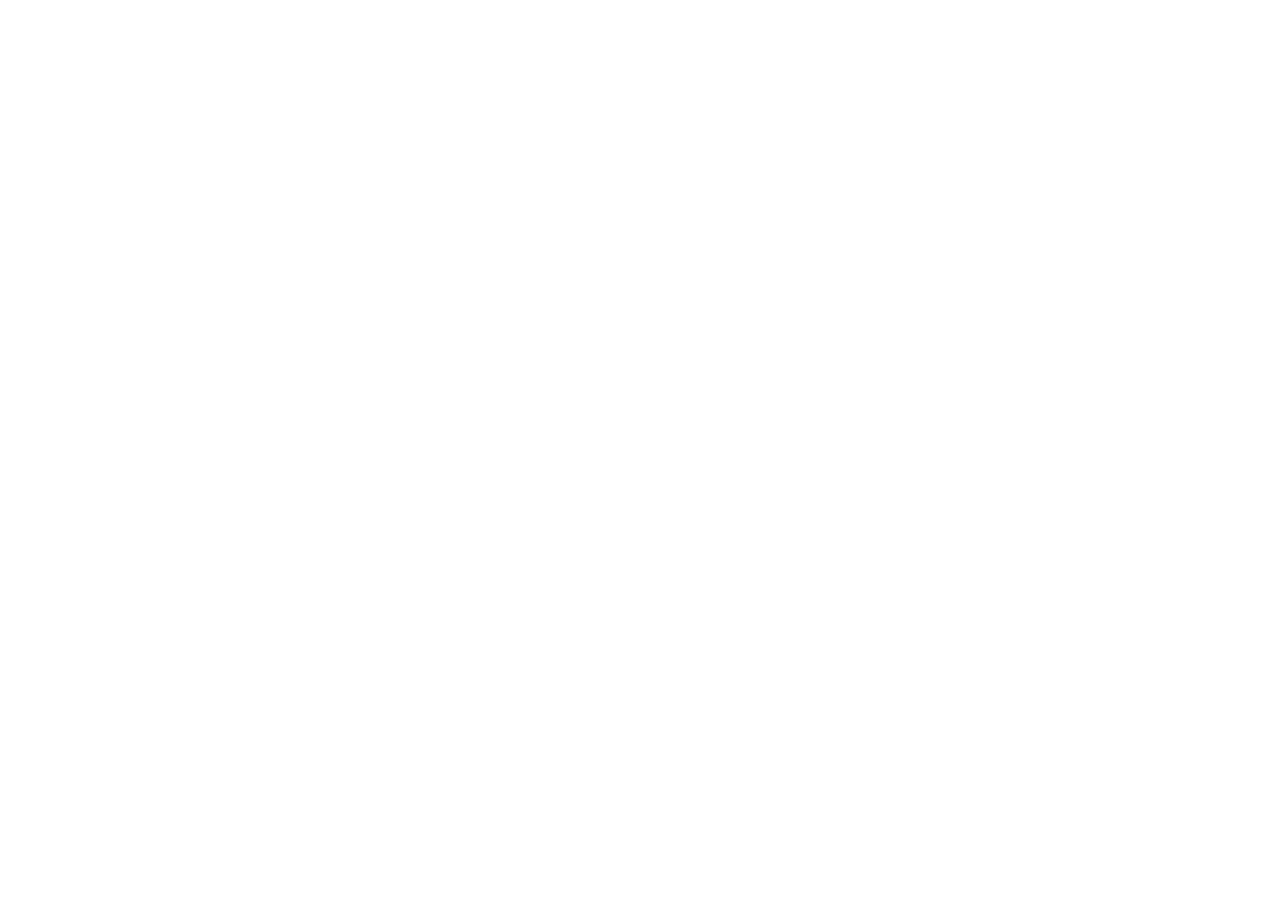
==== index.html @ e293f998 "大事件项目初始化" ====
<!DOCTYPE html>
<html lang="en">
<head>
    <meta charset="UTF-8">
    <meta http-equiv="X-UA-Compatible" content="IE=edge">
    <meta name="viewport" content="width=device-width, initial-scale=1.0">
    <title>Document</title>
</head>
<body>
    
</body>
</html>
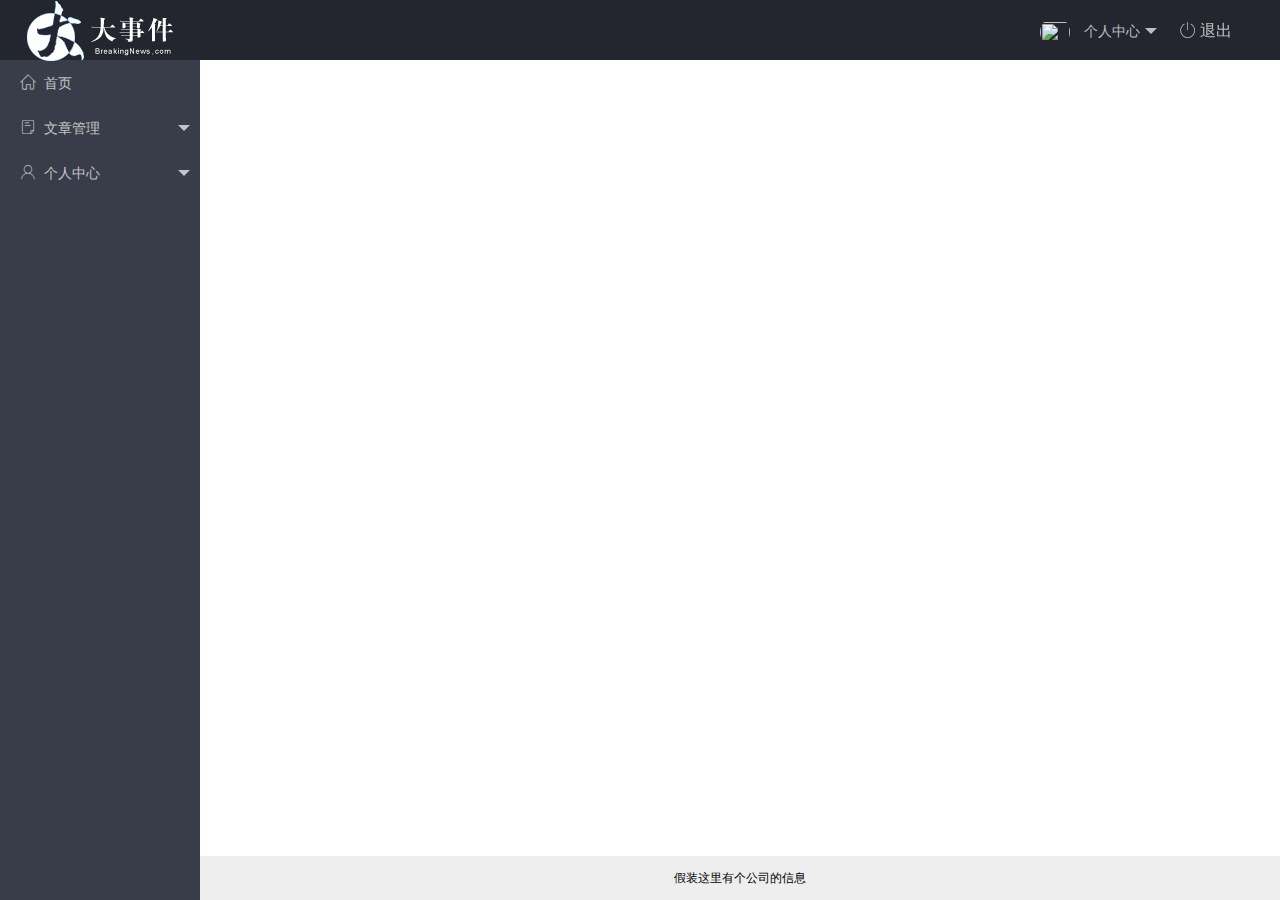
==== commit 3651fdab: "添加了后台主页" ====
--- a/index.html
+++ b/index.html
@@ -1,12 +1,95 @@
 <!DOCTYPE html>
 <html lang="en">
+
 <head>
     <meta charset="UTF-8">
     <meta http-equiv="X-UA-Compatible" content="IE=edge">
     <meta name="viewport" content="width=device-width, initial-scale=1.0">
-    <title>Document</title>
+    <title>大事件-后台主页</title>
+    <!-- 导入layui样式表 -->
+    <link rel="stylesheet" href="./assets/lib/layui/css/layui.css">
+    <!-- 导入自己的样式表 -->
+    <link rel="stylesheet" href="./assets/css/index.css">
+    <!-- 导入图标样式表 -->
+    <link rel="stylesheet" href="./assets/fonts/iconfont.css">
 </head>
+
 <body>
-    
+    <div class="layui-layout layui-layout-admin">
+        <div class="layui-header">
+            <div class="layui-logo layui-hide-xs">
+                <img src="./assets/images/logo.png" alt="" />
+            </div>
+            <!-- 头部区域（可配合layui 已有的水平导航） -->
+            <ul class="layui-nav layui-layout-left">
+                <!-- 移动端显示 -->
+                <li class="layui-nav-item layui-show-xs-inline-block layui-hide-sm" lay-header-event="menuLeft">
+                    <i class="layui-icon layui-icon-spread-left"></i>
+                </li>
+            </ul>
+            <ul class="layui-nav layui-layout-right">
+                <li class="layui-nav-item">
+                    <a href="javascript:;">
+                        <img src="//tva1.sinaimg.cn/crop.0.0.118.118.180/5db11ff4gw1e77d3nqrv8j203b03cweg.jpg"
+                            class="layui-nav-img">
+                        个人中心
+                    </a>
+                    <dl class="layui-nav-child">
+                        <dd><a href="">基本资料</a></dd>
+                        <dd><a href="">更换头像</a></dd>
+                        <dd><a href="">重置密码</a></dd>
+                    </dl>
+                </li>
+                <li class="layui-nav-item">
+                    <a href="javascript:;">
+                        <span class="iconfont icon-tuichu">
+                            退出
+                        </span>
+                    </a>
+                </li>
+            </ul>
+        </div>
+
+        <div class="layui-side layui-bg-black">
+            <div class="layui-side-scroll">
+                <!-- 左侧导航区域（可配合layui已有的垂直导航） -->
+                <ul class="layui-nav layui-nav-tree" lay-shrink="all">
+                    <li class="layui-nav-item"><a href="javascript:;">
+                        <span class="iconfont icon-home"></span>首页</a></li>
+                    <li class="layui-nav-item">
+                        <a class="" href="javascript:;">
+                            <span class="iconfont icon-16"></span>文章管理</a>
+                        <dl class="layui-nav-child">
+                            <dd><a href="javascript:;"><i class="layui-icon layui-icon-app"></i>  文章类别</a></dd>
+                            <dd><a href="javascript:;"><i class="layui-icon layui-icon-form"></i>  文章列表</a></dd>
+                            <dd><a href="javascript:;"><i class="layui-icon layui-icon-tabs"></i>  发表文章</a></dd>
+                        </dl>
+                    </li>
+                    <li class="layui-nav-item">
+                        <a href="javascript:;">
+                            <span class="iconfont icon-user"></span>个人中心</a>
+                        <dl class="layui-nav-child">
+                            <dd><a href="javascript:;"><i class="layui-icon layui-icon-template-1"></i>  基本资料</a></dd>
+                            <dd><a href="javascript:;"><i class="layui-icon layui-icon-face-smile"></i>  更换头像</a></dd>
+                            <dd><a href="javascript:;"><i class="layui-icon layui-icon-password"></i>  重置密码</a></dd>
+                        </dl>
+                    </li>
+                </ul>
+            </div>
+        </div>
+
+        <div class="layui-body">
+            <!-- 内容主体区域 -->
+            <iframe src="" frameborder="0"></iframe>
+        </div>
+
+        <div class="layui-footer">
+            <!-- 底部固定区域 -->
+            假装这里有个公司的信息
+        </div>
+    </div>
+    <!-- 导入layui的js文件 -->
+    <script src="./assets/lib/layui/layui.all.js"></script>
 </body>
+
 </html>--- a/assets/lib/layui/css/layui.css
+++ b/assets/lib/layui/css/layui.css
@@ -0,0 +1,2 @@
+/** layui-v2.5.5 MIT License By https://www.layui.com */
+ .layui-inline,img{display:inline-block;vertical-align:middle}h1,h2,h3,h4,h5,h6{font-weight:400}.layui-edge,.layui-header,.layui-inline,.layui-main{position:relative}.layui-body,.layui-edge,.layui-elip{overflow:hidden}.layui-btn,.layui-edge,.layui-inline,img{vertical-align:middle}.layui-btn,.layui-disabled,.layui-icon,.layui-unselect{-moz-user-select:none;-webkit-user-select:none;-ms-user-select:none}.layui-elip,.layui-form-checkbox span,.layui-form-pane .layui-form-label{text-overflow:ellipsis;white-space:nowrap}.layui-breadcrumb,.layui-tree-btnGroup{visibility:hidden}blockquote,body,button,dd,div,dl,dt,form,h1,h2,h3,h4,h5,h6,input,li,ol,p,pre,td,textarea,th,ul{margin:0;padding:0;-webkit-tap-highlight-color:rgba(0,0,0,0)}a:active,a:hover{outline:0}img{border:none}li{list-style:none}table{border-collapse:collapse;border-spacing:0}h4,h5,h6{font-size:100%}button,input,optgroup,option,select,textarea{font-family:inherit;font-size:inherit;font-style:inherit;font-weight:inherit;outline:0}pre{white-space:pre-wrap;white-space:-moz-pre-wrap;white-space:-pre-wrap;white-space:-o-pre-wrap;word-wrap:break-word}body{line-height:24px;font:14px Helvetica Neue,Helvetica,PingFang SC,Tahoma,Arial,sans-serif}hr{height:1px;margin:10px 0;border:0;clear:both}a{color:#333;text-decoration:none}a:hover{color:#777}a cite{font-style:normal;*cursor:pointer}.layui-border-box,.layui-border-box *{box-sizing:border-box}.layui-box,.layui-box *{box-sizing:content-box}.layui-clear{clear:both;*zoom:1}.layui-clear:after{content:'\20';clear:both;*zoom:1;display:block;height:0}.layui-inline{*display:inline;*zoom:1}.layui-edge{display:inline-block;width:0;height:0;border-width:6px;border-style:dashed;border-color:transparent}.layui-edge-top{top:-4px;border-bottom-color:#999;border-bottom-style:solid}.layui-edge-right{border-left-color:#999;border-left-style:solid}.layui-edge-bottom{top:2px;border-top-color:#999;border-top-style:solid}.layui-edge-left{border-right-color:#999;border-right-style:solid}.layui-disabled,.layui-disabled:hover{color:#d2d2d2!important;cursor:not-allowed!important}.layui-circle{border-radius:100%}.layui-show{display:block!important}.layui-hide{display:none!important}@font-face{font-family:layui-icon;src:url(../font/iconfont.eot?v=250);src:url(../font/iconfont.eot?v=250#iefix) format('embedded-opentype'),url(../font/iconfont.woff2?v=250) format('woff2'),url(../font/iconfont.woff?v=250) format('woff'),url(../font/iconfont.ttf?v=250) format('truetype'),url(../font/iconfont.svg?v=250#layui-icon) format('svg')}.layui-icon{font-family:layui-icon!important;font-size:16px;font-style:normal;-webkit-font-smoothing:antialiased;-moz-osx-font-smoothing:grayscale}.layui-icon-reply-fill:before{content:"\e611"}.layui-icon-set-fill:before{content:"\e614"}.layui-icon-menu-fill:before{content:"\e60f"}.layui-icon-search:before{content:"\e615"}.layui-icon-share:before{content:"\e641"}.layui-icon-set-sm:before{content:"\e620"}.layui-icon-engine:before{content:"\e628"}.layui-icon-close:before{content:"\1006"}.layui-icon-close-fill:before{content:"\1007"}.layui-icon-chart-screen:before{content:"\e629"}.layui-icon-star:before{content:"\e600"}.layui-icon-circle-dot:before{content:"\e617"}.layui-icon-chat:before{content:"\e606"}.layui-icon-release:before{content:"\e609"}.layui-icon-list:before{content:"\e60a"}.layui-icon-chart:before{content:"\e62c"}.layui-icon-ok-circle:before{content:"\1005"}.layui-icon-layim-theme:before{content:"\e61b"}.layui-icon-table:before{content:"\e62d"}.layui-icon-right:before{content:"\e602"}.layui-icon-left:before{content:"\e603"}.layui-icon-cart-simple:before{content:"\e698"}.layui-icon-face-cry:before{content:"\e69c"}.layui-icon-face-smile:before{content:"\e6af"}.layui-icon-survey:before{content:"\e6b2"}.layui-icon-tree:before{content:"\e62e"}.layui-icon-upload-circle:before{content:"\e62f"}.layui-icon-add-circle:before{content:"\e61f"}.layui-icon-download-circle:before{content:"\e601"}.layui-icon-templeate-1:before{content:"\e630"}.layui-icon-util:before{content:"\e631"}.layui-icon-face-surprised:before{content:"\e664"}.layui-icon-edit:before{content:"\e642"}.layui-icon-speaker:before{content:"\e645"}.layui-icon-down:before{content:"\e61a"}.layui-icon-file:before{content:"\e621"}.layui-icon-layouts:before{content:"\e632"}.layui-icon-rate-half:before{content:"\e6c9"}.layui-icon-add-circle-fine:before{content:"\e608"}.layui-icon-prev-circle:before{content:"\e633"}.layui-icon-read:before{content:"\e705"}.layui-icon-404:before{content:"\e61c"}.layui-icon-carousel:before{content:"\e634"}.layui-icon-help:before{content:"\e607"}.layui-icon-code-circle:before{content:"\e635"}.layui-icon-water:before{content:"\e636"}.layui-icon-username:before{content:"\e66f"}.layui-icon-find-fill:before{content:"\e670"}.layui-icon-about:before{content:"\e60b"}.layui-icon-location:before{content:"\e715"}.layui-icon-up:before{content:"\e619"}.layui-icon-pause:before{content:"\e651"}.layui-icon-date:before{content:"\e637"}.layui-icon-layim-uploadfile:before{content:"\e61d"}.layui-icon-delete:before{content:"\e640"}.layui-icon-play:before{content:"\e652"}.layui-icon-top:before{content:"\e604"}.layui-icon-friends:before{content:"\e612"}.layui-icon-refresh-3:before{content:"\e9aa"}.layui-icon-ok:before{content:"\e605"}.layui-icon-layer:before{content:"\e638"}.layui-icon-face-smile-fine:before{content:"\e60c"}.layui-icon-dollar:before{content:"\e659"}.layui-icon-group:before{content:"\e613"}.layui-icon-layim-download:before{content:"\e61e"}.layui-icon-picture-fine:before{content:"\e60d"}.layui-icon-link:before{content:"\e64c"}.layui-icon-diamond:before{content:"\e735"}.layui-icon-log:before{content:"\e60e"}.layui-icon-rate-solid:before{content:"\e67a"}.layui-icon-fonts-del:before{content:"\e64f"}.layui-icon-unlink:before{content:"\e64d"}.layui-icon-fonts-clear:before{content:"\e639"}.layui-icon-triangle-r:before{content:"\e623"}.layui-icon-circle:before{content:"\e63f"}.layui-icon-radio:before{content:"\e643"}.layui-icon-align-center:before{content:"\e647"}.layui-icon-align-right:before{content:"\e648"}.layui-icon-align-left:before{content:"\e649"}.layui-icon-loading-1:before{content:"\e63e"}.layui-icon-return:before{content:"\e65c"}.layui-icon-fonts-strong:before{content:"\e62b"}.layui-icon-upload:before{content:"\e67c"}.layui-icon-dialogue:before{content:"\e63a"}.layui-icon-video:before{content:"\e6ed"}.layui-icon-headset:before{content:"\e6fc"}.layui-icon-cellphone-fine:before{content:"\e63b"}.layui-icon-add-1:before{content:"\e654"}.layui-icon-face-smile-b:before{content:"\e650"}.layui-icon-fonts-html:before{content:"\e64b"}.layui-icon-form:before{content:"\e63c"}.layui-icon-cart:before{content:"\e657"}.layui-icon-camera-fill:before{content:"\e65d"}.layui-icon-tabs:before{content:"\e62a"}.layui-icon-fonts-code:before{content:"\e64e"}.layui-icon-fire:before{content:"\e756"}.layui-icon-set:before{content:"\e716"}.layui-icon-fonts-u:before{content:"\e646"}.layui-icon-triangle-d:before{content:"\e625"}.layui-icon-tips:before{content:"\e702"}.layui-icon-picture:before{content:"\e64a"}.layui-icon-more-vertical:before{content:"\e671"}.layui-icon-flag:before{content:"\e66c"}.layui-icon-loading:before{content:"\e63d"}.layui-icon-fonts-i:before{content:"\e644"}.layui-icon-refresh-1:before{content:"\e666"}.layui-icon-rmb:before{content:"\e65e"}.layui-icon-home:before{content:"\e68e"}.layui-icon-user:before{content:"\e770"}.layui-icon-notice:before{content:"\e667"}.layui-icon-login-weibo:before{content:"\e675"}.layui-icon-voice:before{content:"\e688"}.layui-icon-upload-drag:before{content:"\e681"}.layui-icon-login-qq:before{content:"\e676"}.layui-icon-snowflake:before{content:"\e6b1"}.layui-icon-file-b:before{content:"\e655"}.layui-icon-template:before{content:"\e663"}.layui-icon-auz:before{content:"\e672"}.layui-icon-console:before{content:"\e665"}.layui-icon-app:before{content:"\e653"}.layui-icon-prev:before{content:"\e65a"}.layui-icon-website:before{content:"\e7ae"}.layui-icon-next:before{content:"\e65b"}.layui-icon-component:before{content:"\e857"}.layui-icon-more:before{content:"\e65f"}.layui-icon-login-wechat:before{content:"\e677"}.layui-icon-shrink-right:before{content:"\e668"}.layui-icon-spread-left:before{content:"\e66b"}.layui-icon-camera:before{content:"\e660"}.layui-icon-note:before{content:"\e66e"}.layui-icon-refresh:before{content:"\e669"}.layui-icon-female:before{content:"\e661"}.layui-icon-male:before{content:"\e662"}.layui-icon-password:before{content:"\e673"}.layui-icon-senior:before{content:"\e674"}.layui-icon-theme:before{content:"\e66a"}.layui-icon-tread:before{content:"\e6c5"}.layui-icon-praise:before{content:"\e6c6"}.layui-icon-star-fill:before{content:"\e658"}.layui-icon-rate:before{content:"\e67b"}.layui-icon-template-1:before{content:"\e656"}.layui-icon-vercode:before{content:"\e679"}.layui-icon-cellphone:before{content:"\e678"}.layui-icon-screen-full:before{content:"\e622"}.layui-icon-screen-restore:before{content:"\e758"}.layui-icon-cols:before{content:"\e610"}.layui-icon-export:before{content:"\e67d"}.layui-icon-print:before{content:"\e66d"}.layui-icon-slider:before{content:"\e714"}.layui-icon-addition:before{content:"\e624"}.layui-icon-subtraction:before{content:"\e67e"}.layui-icon-service:before{content:"\e626"}.layui-icon-transfer:before{content:"\e691"}.layui-main{width:1140px;margin:0 auto}.layui-header{z-index:1000;height:60px}.layui-header a:hover{transition:all .5s;-webkit-transition:all .5s}.layui-side{position:fixed;left:0;top:0;bottom:0;z-index:999;width:200px;overflow-x:hidden}.layui-side-scroll{position:relative;width:220px;height:100%;overflow-x:hidden}.layui-body{position:absolute;left:200px;right:0;top:0;bottom:0;z-index:998;width:auto;overflow-y:auto;box-sizing:border-box}.layui-layout-body{overflow:hidden}.layui-layout-admin .layui-header{background-color:#23262E}.layui-layout-admin .layui-side{top:60px;width:200px;overflow-x:hidden}.layui-layout-admin .layui-body{position:fixed;top:60px;bottom:44px}.layui-layout-admin .layui-main{width:auto;margin:0 15px}.layui-layout-admin .layui-footer{position:fixed;left:200px;right:0;bottom:0;height:44px;line-height:44px;padding:0 15px;background-color:#eee}.layui-layout-admin .layui-logo{position:absolute;left:0;top:0;width:200px;height:100%;line-height:60px;text-align:center;color:#009688;font-size:16px}.layui-layout-admin .layui-header .layui-nav{background:0 0}.layui-layout-left{position:absolute!important;left:200px;top:0}.layui-layout-right{position:absolute!important;right:0;top:0}.layui-container{position:relative;margin:0 auto;padding:0 15px;box-sizing:border-box}.layui-fluid{position:relative;margin:0 auto;padding:0 15px}.layui-row:after,.layui-row:before{content:'';display:block;clear:both}.layui-col-lg1,.layui-col-lg10,.layui-col-lg11,.layui-col-lg12,.layui-col-lg2,.layui-col-lg3,.layui-col-lg4,.layui-col-lg5,.layui-col-lg6,.layui-col-lg7,.layui-col-lg8,.layui-col-lg9,.layui-col-md1,.layui-col-md10,.layui-col-md11,.layui-col-md12,.layui-col-md2,.layui-col-md3,.layui-col-md4,.layui-col-md5,.layui-col-md6,.layui-col-md7,.layui-col-md8,.layui-col-md9,.layui-col-sm1,.layui-col-sm10,.layui-col-sm11,.layui-col-sm12,.layui-col-sm2,.layui-col-sm3,.layui-col-sm4,.layui-col-sm5,.layui-col-sm6,.layui-col-sm7,.layui-col-sm8,.layui-col-sm9,.layui-col-xs1,.layui-col-xs10,.layui-col-xs11,.layui-col-xs12,.layui-col-xs2,.layui-col-xs3,.layui-col-xs4,.layui-col-xs5,.layui-col-xs6,.layui-col-xs7,.layui-col-xs8,.layui-col-xs9{position:relative;display:block;box-sizing:border-box}.layui-col-xs1,.layui-col-xs10,.layui-col-xs11,.layui-col-xs12,.layui-col-xs2,.layui-col-xs3,.layui-col-xs4,.layui-col-xs5,.layui-col-xs6,.layui-col-xs7,.layui-col-xs8,.layui-col-xs9{float:left}.layui-col-xs1{width:8.33333333%}.layui-col-xs2{width:16.66666667%}.layui-col-xs3{width:25%}.layui-col-xs4{width:33.33333333%}.layui-col-xs5{width:41.66666667%}.layui-col-xs6{width:50%}.layui-col-xs7{width:58.33333333%}.layui-col-xs8{width:66.66666667%}.layui-col-xs9{width:75%}.layui-col-xs10{width:83.33333333%}.layui-col-xs11{width:91.66666667%}.layui-col-xs12{width:100%}.layui-col-xs-offset1{margin-left:8.33333333%}.layui-col-xs-offset2{margin-left:16.66666667%}.layui-col-xs-offset3{margin-left:25%}.layui-col-xs-offset4{margin-left:33.33333333%}.layui-col-xs-offset5{margin-left:41.66666667%}.layui-col-xs-offset6{margin-left:50%}.layui-col-xs-offset7{margin-left:58.33333333%}.layui-col-xs-offset8{margin-left:66.66666667%}.layui-col-xs-offset9{margin-left:75%}.layui-col-xs-offset10{margin-left:83.33333333%}.layui-col-xs-offset11{margin-left:91.66666667%}.layui-col-xs-offset12{margin-left:100%}@media screen and (max-width:768px){.layui-hide-xs{display:none!important}.layui-show-xs-block{display:block!important}.layui-show-xs-inline{display:inline!important}.layui-show-xs-inline-block{display:inline-block!important}}@media screen and (min-width:768px){.layui-container{width:750px}.layui-hide-sm{display:none!important}.layui-show-sm-block{display:block!important}.layui-show-sm-inline{display:inline!important}.layui-show-sm-inline-block{display:inline-block!important}.layui-col-sm1,.layui-col-sm10,.layui-col-sm11,.layui-col-sm12,.layui-col-sm2,.layui-col-sm3,.layui-col-sm4,.layui-col-sm5,.layui-col-sm6,.layui-col-sm7,.layui-col-sm8,.layui-col-sm9{float:left}.layui-col-sm1{width:8.33333333%}.layui-col-sm2{width:16.66666667%}.layui-col-sm3{width:25%}.layui-col-sm4{width:33.33333333%}.layui-col-sm5{width:41.66666667%}.layui-col-sm6{width:50%}.layui-col-sm7{width:58.33333333%}.layui-col-sm8{width:66.66666667%}.layui-col-sm9{width:75%}.layui-col-sm10{width:83.33333333%}.layui-col-sm11{width:91.66666667%}.layui-col-sm12{width:100%}.layui-col-sm-offset1{margin-left:8.33333333%}.layui-col-sm-offset2{margin-left:16.66666667%}.layui-col-sm-offset3{margin-left:25%}.layui-col-sm-offset4{margin-left:33.33333333%}.layui-col-sm-offset5{margin-left:41.66666667%}.layui-col-sm-offset6{margin-left:50%}.layui-col-sm-offset7{margin-left:58.33333333%}.layui-col-sm-offset8{margin-left:66.66666667%}.layui-col-sm-offset9{margin-left:75%}.layui-col-sm-offset10{margin-left:83.33333333%}.layui-col-sm-offset11{margin-left:91.66666667%}.layui-col-sm-offset12{margin-left:100%}}@media screen and (min-width:992px){.layui-container{width:970px}.layui-hide-md{display:none!important}.layui-show-md-block{display:block!important}.layui-show-md-inline{display:inline!important}.layui-show-md-inline-block{display:inline-block!important}.layui-col-md1,.layui-col-md10,.layui-col-md11,.layui-col-md12,.layui-col-md2,.layui-col-md3,.layui-col-md4,.layui-col-md5,.layui-col-md6,.layui-col-md7,.layui-col-md8,.layui-col-md9{float:left}.layui-col-md1{width:8.33333333%}.layui-col-md2{width:16.66666667%}.layui-col-md3{width:25%}.layui-col-md4{width:33.33333333%}.layui-col-md5{width:41.66666667%}.layui-col-md6{width:50%}.layui-col-md7{width:58.33333333%}.layui-col-md8{width:66.66666667%}.layui-col-md9{width:75%}.layui-col-md10{width:83.33333333%}.layui-col-md11{width:91.66666667%}.layui-col-md12{width:100%}.layui-col-md-offset1{margin-left:8.33333333%}.layui-col-md-offset2{margin-left:16.66666667%}.layui-col-md-offset3{margin-left:25%}.layui-col-md-offset4{margin-left:33.33333333%}.layui-col-md-offset5{margin-left:41.66666667%}.layui-col-md-offset6{margin-left:50%}.layui-col-md-offset7{margin-left:58.33333333%}.layui-col-md-offset8{margin-left:66.66666667%}.layui-col-md-offset9{margin-left:75%}.layui-col-md-offset10{margin-left:83.33333333%}.layui-col-md-offset11{margin-left:91.66666667%}.layui-col-md-offset12{margin-left:100%}}@media screen and (min-width:1200px){.layui-container{width:1170px}.layui-hide-lg{display:none!important}.layui-show-lg-block{display:block!important}.layui-show-lg-inline{display:inline!important}.layui-show-lg-inline-block{display:inline-block!important}.layui-col-lg1,.layui-col-lg10,.layui-col-lg11,.layui-col-lg12,.layui-col-lg2,.layui-col-lg3,.layui-col-lg4,.layui-col-lg5,.layui-col-lg6,.layui-col-lg7,.layui-col-lg8,.layui-col-lg9{float:left}.layui-col-lg1{width:8.33333333%}.layui-col-lg2{width:16.66666667%}.layui-col-lg3{width:25%}.layui-col-lg4{width:33.33333333%}.layui-col-lg5{width:41.66666667%}.layui-col-lg6{width:50%}.layui-col-lg7{width:58.33333333%}.layui-col-lg8{width:66.66666667%}.layui-col-lg9{width:75%}.layui-col-lg10{width:83.33333333%}.layui-col-lg11{width:91.66666667%}.layui-col-lg12{width:100%}.layui-col-lg-offset1{margin-left:8.33333333%}.layui-col-lg-offset2{margin-left:16.66666667%}.layui-col-lg-offset3{margin-left:25%}.layui-col-lg-offset4{margin-left:33.33333333%}.layui-col-lg-offset5{margin-left:41.66666667%}.layui-col-lg-offset6{margin-left:50%}.layui-col-lg-offset7{margin-left:58.33333333%}.layui-col-lg-offset8{margin-left:66.66666667%}.layui-col-lg-offset9{margin-left:75%}.layui-col-lg-offset10{margin-left:83.33333333%}.layui-col-lg-offset11{margin-left:91.66666667%}.layui-col-lg-offset12{margin-left:100%}}.layui-col-space1{margin:-.5px}.layui-col-space1>*{padding:.5px}.layui-col-space3{margin:-1.5px}.layui-col-space3>*{padding:1.5px}.layui-col-space5{margin:-2.5px}.layui-col-space5>*{padding:2.5px}.layui-col-space8{margin:-3.5px}.layui-col-space8>*{padding:3.5px}.layui-col-space10{margin:-5px}.layui-col-space10>*{padding:5px}.layui-col-space12{margin:-6px}.layui-col-space12>*{padding:6px}.layui-col-space15{margin:-7.5px}.layui-col-space15>*{padding:7.5px}.layui-col-space18{margin:-9px}.layui-col-space18>*{padding:9px}.layui-col-space20{margin:-10px}.layui-col-space20>*{padding:10px}.layui-col-space22{margin:-11px}.layui-col-space22>*{padding:11px}.layui-col-space25{margin:-12.5px}.layui-col-space25>*{padding:12.5px}.layui-col-space30{margin:-15px}.layui-col-space30>*{padding:15px}.layui-btn,.layui-input,.layui-select,.layui-textarea,.layui-upload-button{outline:0;-webkit-appearance:none;transition:all .3s;-webkit-transition:all .3s;box-sizing:border-box}.layui-elem-quote{margin-bottom:10px;padding:15px;line-height:22px;border-left:5px solid #009688;border-radius:0 2px 2px 0;background-color:#f2f2f2}.layui-quote-nm{border-style:solid;border-width:1px 1px 1px 5px;background:0 0}.layui-elem-field{margin-bottom:10px;padding:0;border-width:1px;border-style:solid}.layui-elem-field legend{margin-left:20px;padding:0 10px;font-size:20px;font-weight:300}.layui-field-title{margin:10px 0 20px;border-width:1px 0 0}.layui-field-box{padding:10px 15px}.layui-field-title .layui-field-box{padding:10px 0}.layui-progress{position:relative;height:6px;border-radius:20px;background-color:#e2e2e2}.layui-progress-bar{position:absolute;left:0;top:0;width:0;max-width:100%;height:6px;border-radius:20px;text-align:right;background-color:#5FB878;transition:all .3s;-webkit-transition:all .3s}.layui-progress-big,.layui-progress-big .layui-progress-bar{height:18px;line-height:18px}.layui-progress-text{position:relative;top:-20px;line-height:18px;font-size:12px;color:#666}.layui-progress-big .layui-progress-text{position:static;padding:0 10px;color:#fff}.layui-collapse{border-width:1px;border-style:solid;border-radius:2px}.layui-colla-content,.layui-colla-item{border-top-width:1px;border-top-style:solid}.layui-colla-item:first-child{border-top:none}.layui-colla-title{position:relative;height:42px;line-height:42px;padding:0 15px 0 35px;color:#333;background-color:#f2f2f2;cursor:pointer;font-size:14px;overflow:hidden}.layui-colla-content{display:none;padding:10px 15px;line-height:22px;color:#666}.layui-colla-icon{position:absolute;left:15px;top:0;font-size:14px}.layui-card{margin-bottom:15px;border-radius:2px;background-color:#fff;box-shadow:0 1px 2px 0 rgba(0,0,0,.05)}.layui-card:last-child{margin-bottom:0}.layui-card-header{position:relative;height:42px;line-height:42px;padding:0 15px;border-bottom:1px solid #f6f6f6;color:#333;border-radius:2px 2px 0 0;font-size:14px}.layui-bg-black,.layui-bg-blue,.layui-bg-cyan,.layui-bg-green,.layui-bg-orange,.layui-bg-red{color:#fff!important}.layui-card-body{position:relative;padding:10px 15px;line-height:24px}.layui-card-body[pad15]{padding:15px}.layui-card-body[pad20]{padding:20px}.layui-card-body .layui-table{margin:5px 0}.layui-card .layui-tab{margin:0}.layui-panel-window{position:relative;padding:15px;border-radius:0;border-top:5px solid #E6E6E6;background-color:#fff}.layui-auxiliar-moving{position:fixed;left:0;right:0;top:0;bottom:0;width:100%;height:100%;background:0 0;z-index:9999999999}.layui-form-label,.layui-form-mid,.layui-form-select,.layui-input-block,.layui-input-inline,.layui-textarea{position:relative}.layui-bg-red{background-color:#FF5722!important}.layui-bg-orange{background-color:#FFB800!important}.layui-bg-green{background-color:#009688!important}.layui-bg-cyan{background-color:#2F4056!important}.layui-bg-blue{background-color:#1E9FFF!important}.layui-bg-black{background-color:#393D49!important}.layui-bg-gray{background-color:#eee!important;color:#666!important}.layui-badge-rim,.layui-colla-content,.layui-colla-item,.layui-collapse,.layui-elem-field,.layui-form-pane .layui-form-item[pane],.layui-form-pane .layui-form-label,.layui-input,.layui-layedit,.layui-layedit-tool,.layui-quote-nm,.layui-select,.layui-tab-bar,.layui-tab-card,.layui-tab-title,.layui-tab-title .layui-this:after,.layui-textarea{border-color:#e6e6e6}.layui-timeline-item:before,hr{background-color:#e6e6e6}.layui-text{line-height:22px;font-size:14px;color:#666}.layui-text h1,.layui-text h2,.layui-text h3{font-weight:500;color:#333}.layui-text h1{font-size:30px}.layui-text h2{font-size:24px}.layui-text h3{font-size:18px}.layui-text a:not(.layui-btn){color:#01AAED}.layui-text a:not(.layui-btn):hover{text-decoration:underline}.layui-text ul{padding:5px 0 5px 15px}.layui-text ul li{margin-top:5px;list-style-type:disc}.layui-text em,.layui-word-aux{color:#999!important;padding:0 5px!important}.layui-btn{display:inline-block;height:38px;line-height:38px;padding:0 18px;background-color:#009688;color:#fff;white-space:nowrap;text-align:center;font-size:14px;border:none;border-radius:2px;cursor:pointer}.layui-btn:hover{opacity:.8;filter:alpha(opacity=80);color:#fff}.layui-btn:active{opacity:1;filter:alpha(opacity=100)}.layui-btn+.layui-btn{margin-left:10px}.layui-btn-container{font-size:0}.layui-btn-container .layui-btn{margin-right:10px;margin-bottom:10px}.layui-btn-container .layui-btn+.layui-btn{margin-left:0}.layui-table .layui-btn-container .layui-btn{margin-bottom:9px}.layui-btn-radius{border-radius:100px}.layui-btn .layui-icon{margin-right:3px;font-size:18px;vertical-align:bottom;vertical-align:middle\9}.layui-btn-primary{border:1px solid #C9C9C9;background-color:#fff;color:#555}.layui-btn-primary:hover{border-color:#009688;color:#333}.layui-btn-normal{background-color:#1E9FFF}.layui-btn-warm{background-color:#FFB800}.layui-btn-danger{background-color:#FF5722}.layui-btn-checked{background-color:#5FB878}.layui-btn-disabled,.layui-btn-disabled:active,.layui-btn-disabled:hover{border:1px solid #e6e6e6;background-color:#FBFBFB;color:#C9C9C9;cursor:not-allowed;opacity:1}.layui-btn-lg{height:44px;line-height:44px;padding:0 25px;font-size:16px}.layui-btn-sm{height:30px;line-height:30px;padding:0 10px;font-size:12px}.layui-btn-sm i{font-size:16px!important}.layui-btn-xs{height:22px;line-height:22px;padding:0 5px;font-size:12px}.layui-btn-xs i{font-size:14px!important}.layui-btn-group{display:inline-block;vertical-align:middle;font-size:0}.layui-btn-group .layui-btn{margin-left:0!important;margin-right:0!important;border-left:1px solid rgba(255,255,255,.5);border-radius:0}.layui-btn-group .layui-btn-primary{border-left:none}.layui-btn-group .layui-btn-primary:hover{border-color:#C9C9C9;color:#009688}.layui-btn-group .layui-btn:first-child{border-left:none;border-radius:2px 0 0 2px}.layui-btn-group .layui-btn-primary:first-child{border-left:1px solid #c9c9c9}.layui-btn-group .layui-btn:last-child{border-radius:0 2px 2px 0}.layui-btn-group .layui-btn+.layui-btn{margin-left:0}.layui-btn-group+.layui-btn-group{margin-left:10px}.layui-btn-fluid{width:100%}.layui-input,.layui-select,.layui-textarea{height:38px;line-height:1.3;line-height:38px\9;border-width:1px;border-style:solid;background-color:#fff;border-radius:2px}.layui-input::-webkit-input-placeholder,.layui-select::-webkit-input-placeholder,.layui-textarea::-webkit-input-placeholder{line-height:1.3}.layui-input,.layui-textarea{display:block;width:100%;padding-left:10px}.layui-input:hover,.layui-textarea:hover{border-color:#D2D2D2!important}.layui-input:focus,.layui-textarea:focus{border-color:#C9C9C9!important}.layui-textarea{min-height:100px;height:auto;line-height:20px;padding:6px 10px;resize:vertical}.layui-select{padding:0 10px}.layui-form input[type=checkbox],.layui-form input[type=radio],.layui-form select{display:none}.layui-form [lay-ignore]{display:initial}.layui-form-item{margin-bottom:15px;clear:both;*zoom:1}.layui-form-item:after{content:'\20';clear:both;*zoom:1;display:block;height:0}.layui-form-label{float:left;display:block;padding:9px 15px;width:80px;font-weight:400;line-height:20px;text-align:right}.layui-form-label-col{display:block;float:none;padding:9px 0;line-height:20px;text-align:left}.layui-form-item .layui-inline{margin-bottom:5px;margin-right:10px}.layui-input-block{margin-left:110px;min-height:36px}.layui-input-inline{display:inline-block;vertical-align:middle}.layui-form-item .layui-input-inline{float:left;width:190px;margin-right:10px}.layui-form-text .layui-input-inline{width:auto}.layui-form-mid{float:left;display:block;padding:9px 0!important;line-height:20px;margin-right:10px}.layui-form-danger+.layui-form-select .layui-input,.layui-form-danger:focus{border-color:#FF5722!important}.layui-form-select .layui-input{padding-right:30px;cursor:pointer}.layui-form-select .layui-edge{position:absolute;right:10px;top:50%;margin-top:-3px;cursor:pointer;border-width:6px;border-top-color:#c2c2c2;border-top-style:solid;transition:all .3s;-webkit-transition:all .3s}.layui-form-select dl{display:none;position:absolute;left:0;top:42px;padding:5px 0;z-index:899;min-width:100%;border:1px solid #d2d2d2;max-height:300px;overflow-y:auto;background-color:#fff;border-radius:2px;box-shadow:0 2px 4px rgba(0,0,0,.12);box-sizing:border-box}.layui-form-select dl dd,.layui-form-select dl dt{padding:0 10px;line-height:36px;white-space:nowrap;overflow:hidden;text-overflow:ellipsis}.layui-form-select dl dt{font-size:12px;color:#999}.layui-form-select dl dd{cursor:pointer}.layui-form-select dl dd:hover{background-color:#f2f2f2;-webkit-transition:.5s all;transition:.5s all}.layui-form-select .layui-select-group dd{padding-left:20px}.layui-form-select dl dd.layui-select-tips{padding-left:10px!important;color:#999}.layui-form-select dl dd.layui-this{background-color:#5FB878;color:#fff}.layui-form-checkbox,.layui-form-select dl dd.layui-disabled{background-color:#fff}.layui-form-selected dl{display:block}.layui-form-checkbox,.layui-form-checkbox *,.layui-form-switch{display:inline-block;vertical-align:middle}.layui-form-selected .layui-edge{margin-top:-9px;-webkit-transform:rotate(180deg);transform:rotate(180deg);margin-top:-3px\9}:root .layui-form-selected .layui-edge{margin-top:-9px\0/IE9}.layui-form-selectup dl{top:auto;bottom:42px}.layui-select-none{margin:5px 0;text-align:center;color:#999}.layui-select-disabled .layui-disabled{border-color:#eee!important}.layui-select-disabled .layui-edge{border-top-color:#d2d2d2}.layui-form-checkbox{position:relative;height:30px;line-height:30px;margin-right:10px;padding-right:30px;cursor:pointer;font-size:0;-webkit-transition:.1s linear;transition:.1s linear;box-sizing:border-box}.layui-form-checkbox span{padding:0 10px;height:100%;font-size:14px;border-radius:2px 0 0 2px;background-color:#d2d2d2;color:#fff;overflow:hidden}.layui-form-checkbox:hover span{background-color:#c2c2c2}.layui-form-checkbox i{position:absolute;right:0;top:0;width:30px;height:28px;border:1px solid #d2d2d2;border-left:none;border-radius:0 2px 2px 0;color:#fff;font-size:20px;text-align:center}.layui-form-checkbox:hover i{border-color:#c2c2c2;color:#c2c2c2}.layui-form-checked,.layui-form-checked:hover{border-color:#5FB878}.layui-form-checked span,.layui-form-checked:hover span{background-color:#5FB878}.layui-form-checked i,.layui-form-checked:hover i{color:#5FB878}.layui-form-item .layui-form-checkbox{margin-top:4px}.layui-form-checkbox[lay-skin=primary]{height:auto!important;line-height:normal!important;min-width:18px;min-height:18px;border:none!important;margin-right:0;padding-left:28px;padding-right:0;background:0 0}.layui-form-checkbox[lay-skin=primary] span{padding-left:0;padding-right:15px;line-height:18px;background:0 0;color:#666}.layui-form-checkbox[lay-skin=primary] i{right:auto;left:0;width:16px;height:16px;line-height:16px;border:1px solid #d2d2d2;font-size:12px;border-radius:2px;background-color:#fff;-webkit-transition:.1s linear;transition:.1s linear}.layui-form-checkbox[lay-skin=primary]:hover i{border-color:#5FB878;color:#fff}.layui-form-checked[lay-skin=primary] i{border-color:#5FB878!important;background-color:#5FB878;color:#fff}.layui-checkbox-disbaled[lay-skin=primary] span{background:0 0!important;color:#c2c2c2}.layui-checkbox-disbaled[lay-skin=primary]:hover i{border-color:#d2d2d2}.layui-form-item .layui-form-checkbox[lay-skin=primary]{margin-top:10px}.layui-form-switch{position:relative;height:22px;line-height:22px;min-width:35px;padding:0 5px;margin-top:8px;border:1px solid #d2d2d2;border-radius:20px;cursor:pointer;background-color:#fff;-webkit-transition:.1s linear;transition:.1s linear}.layui-form-switch i{position:absolute;left:5px;top:3px;width:16px;height:16px;border-radius:20px;background-color:#d2d2d2;-webkit-transition:.1s linear;transition:.1s linear}.layui-form-switch em{position:relative;top:0;width:25px;margin-left:21px;padding:0!important;text-align:center!important;color:#999!important;font-style:normal!important;font-size:12px}.layui-form-onswitch{border-color:#5FB878;background-color:#5FB878}.layui-checkbox-disbaled,.layui-checkbox-disbaled i{border-color:#e2e2e2!important}.layui-form-onswitch i{left:100%;margin-left:-21px;background-color:#fff}.layui-form-onswitch em{margin-left:5px;margin-right:21px;color:#fff!important}.layui-checkbox-disbaled span{background-color:#e2e2e2!important}.layui-checkbox-disbaled:hover i{color:#fff!important}[lay-radio]{display:none}.layui-form-radio,.layui-form-radio *{display:inline-block;vertical-align:middle}.layui-form-radio{line-height:28px;margin:6px 10px 0 0;padding-right:10px;cursor:pointer;font-size:0}.layui-form-radio *{font-size:14px}.layui-form-radio>i{margin-right:8px;font-size:22px;color:#c2c2c2}.layui-form-radio>i:hover,.layui-form-radioed>i{color:#5FB878}.layui-radio-disbaled>i{color:#e2e2e2!important}.layui-form-pane .layui-form-label{width:110px;padding:8px 15px;height:38px;line-height:20px;border-width:1px;border-style:solid;border-radius:2px 0 0 2px;text-align:center;background-color:#FBFBFB;overflow:hidden;box-sizing:border-box}.layui-form-pane .layui-input-inline{margin-left:-1px}.layui-form-pane .layui-input-block{margin-left:110px;left:-1px}.layui-form-pane .layui-input{border-radius:0 2px 2px 0}.layui-form-pane .layui-form-text .layui-form-label{float:none;width:100%;border-radius:2px;box-sizing:border-box;text-align:left}.layui-form-pane .layui-form-text .layui-input-inline{display:block;margin:0;top:-1px;clear:both}.layui-form-pane .layui-form-text .layui-input-block{margin:0;left:0;top:-1px}.layui-form-pane .layui-form-text .layui-textarea{min-height:100px;border-radius:0 0 2px 2px}.layui-form-pane .layui-form-checkbox{margin:4px 0 4px 10px}.layui-form-pane .layui-form-radio,.layui-form-pane .layui-form-switch{margin-top:6px;margin-left:10px}.layui-form-pane .layui-form-item[pane]{position:relative;border-width:1px;border-style:solid}.layui-form-pane .layui-form-item[pane] .layui-form-label{position:absolute;left:0;top:0;height:100%;border-width:0 1px 0 0}.layui-form-pane .layui-form-item[pane] .layui-input-inline{margin-left:110px}@media screen and (max-width:450px){.layui-form-item .layui-form-label{text-overflow:ellipsis;overflow:hidden;white-space:nowrap}.layui-form-item .layui-inline{display:block;margin-right:0;margin-bottom:20px;clear:both}.layui-form-item .layui-inline:after{content:'\20';clear:both;display:block;height:0}.layui-form-item .layui-input-inline{display:block;float:none;left:-3px;width:auto;margin:0 0 10px 112px}.layui-form-item .layui-input-inline+.layui-form-mid{margin-left:110px;top:-5px;padding:0}.layui-form-item .layui-form-checkbox{margin-right:5px;margin-bottom:5px}}.layui-layedit{border-width:1px;border-style:solid;border-radius:2px}.layui-layedit-tool{padding:3px 5px;border-bottom-width:1px;border-bottom-style:solid;font-size:0}.layedit-tool-fixed{position:fixed;top:0;border-top:1px solid #e2e2e2}.layui-layedit-tool .layedit-tool-mid,.layui-layedit-tool .layui-icon{display:inline-block;vertical-align:middle;text-align:center;font-size:14px}.layui-layedit-tool .layui-icon{position:relative;width:32px;height:30px;line-height:30px;margin:3px 5px;color:#777;cursor:pointer;border-radius:2px}.layui-layedit-tool .layui-icon:hover{color:#393D49}.layui-layedit-tool .layui-icon:active{color:#000}.layui-layedit-tool .layedit-tool-active{background-color:#e2e2e2;color:#000}.layui-layedit-tool .layui-disabled,.layui-layedit-tool .layui-disabled:hover{color:#d2d2d2;cursor:not-allowed}.layui-layedit-tool .layedit-tool-mid{width:1px;height:18px;margin:0 10px;background-color:#d2d2d2}.layedit-tool-html{width:50px!important;font-size:30px!important}.layedit-tool-b,.layedit-tool-code,.layedit-tool-help{font-size:16px!important}.layedit-tool-d,.layedit-tool-face,.layedit-tool-image,.layedit-tool-unlink{font-size:18px!important}.layedit-tool-image input{position:absolute;font-size:0;left:0;top:0;width:100%;height:100%;opacity:.01;filter:Alpha(opacity=1);cursor:pointer}.layui-layedit-iframe iframe{display:block;width:100%}#LAY_layedit_code{overflow:hidden}.layui-laypage{display:inline-block;*display:inline;*zoom:1;vertical-align:middle;margin:10px 0;font-size:0}.layui-laypage>a:first-child,.layui-laypage>a:first-child em{border-radius:2px 0 0 2px}.layui-laypage>a:last-child,.layui-laypage>a:last-child em{border-radius:0 2px 2px 0}.layui-laypage>:first-child{margin-left:0!important}.layui-laypage>:last-child{margin-right:0!important}.layui-laypage a,.layui-laypage button,.layui-laypage input,.layui-laypage select,.layui-laypage span{border:1px solid #e2e2e2}.layui-laypage a,.layui-laypage span{display:inline-block;*display:inline;*zoom:1;vertical-align:middle;padding:0 15px;height:28px;line-height:28px;margin:0 -1px 5px 0;background-color:#fff;color:#333;font-size:12px}.layui-flow-more a *,.layui-laypage input,.layui-table-view select[lay-ignore]{display:inline-block}.layui-laypage a:hover{color:#009688}.layui-laypage em{font-style:normal}.layui-laypage .layui-laypage-spr{color:#999;font-weight:700}.layui-laypage a{text-decoration:none}.layui-laypage .layui-laypage-curr{position:relative}.layui-laypage .layui-laypage-curr em{position:relative;color:#fff}.layui-laypage .layui-laypage-curr .layui-laypage-em{position:absolute;left:-1px;top:-1px;padding:1px;width:100%;height:100%;background-color:#009688}.layui-laypage-em{border-radius:2px}.layui-laypage-next em,.layui-laypage-prev em{font-family:Sim sun;font-size:16px}.layui-laypage .layui-laypage-count,.layui-laypage .layui-laypage-limits,.layui-laypage .layui-laypage-refresh,.layui-laypage .layui-laypage-skip{margin-left:10px;margin-right:10px;padding:0;border:none}.layui-laypage .layui-laypage-limits,.layui-laypage .layui-laypage-refresh{vertical-align:top}.layui-laypage .layui-laypage-refresh i{font-size:18px;cursor:pointer}.layui-laypage select{height:22px;padding:3px;border-radius:2px;cursor:pointer}.layui-laypage .layui-laypage-skip{height:30px;line-height:30px;color:#999}.layui-laypage button,.layui-laypage input{height:30px;line-height:30px;border-radius:2px;vertical-align:top;background-color:#fff;box-sizing:border-box}.layui-laypage input{width:40px;margin:0 10px;padding:0 3px;text-align:center}.layui-laypage input:focus,.layui-laypage select:focus{border-color:#009688!important}.layui-laypage button{margin-left:10px;padding:0 10px;cursor:pointer}.layui-table,.layui-table-view{margin:10px 0}.layui-flow-more{margin:10px 0;text-align:center;color:#999;font-size:14px}.layui-flow-more a{height:32px;line-height:32px}.layui-flow-more a *{vertical-align:top}.layui-flow-more a cite{padding:0 20px;border-radius:3px;background-color:#eee;color:#333;font-style:normal}.layui-flow-more a cite:hover{opacity:.8}.layui-flow-more a i{font-size:30px;color:#737383}.layui-table{width:100%;background-color:#fff;color:#666}.layui-table tr{transition:all .3s;-webkit-transition:all .3s}.layui-table th{text-align:left;font-weight:400}.layui-table tbody tr:hover,.layui-table thead tr,.layui-table-click,.layui-table-header,.layui-table-hover,.layui-table-mend,.layui-table-patch,.layui-table-tool,.layui-table-total,.layui-table-total tr,.layui-table[lay-even] tr:nth-child(even){background-color:#f2f2f2}.layui-table td,.layui-table th,.layui-table-col-set,.layui-table-fixed-r,.layui-table-grid-down,.layui-table-header,.layui-table-page,.layui-table-tips-main,.layui-table-tool,.layui-table-total,.layui-table-view,.layui-table[lay-skin=line],.layui-table[lay-skin=row]{border-width:1px;border-style:solid;border-color:#e6e6e6}.layui-table td,.layui-table th{position:relative;padding:9px 15px;min-height:20px;line-height:20px;font-size:14px}.layui-table[lay-skin=line] td,.layui-table[lay-skin=line] th{border-width:0 0 1px}.layui-table[lay-skin=row] td,.layui-table[lay-skin=row] th{border-width:0 1px 0 0}.layui-table[lay-skin=nob] td,.layui-table[lay-skin=nob] th{border:none}.layui-table img{max-width:100px}.layui-table[lay-size=lg] td,.layui-table[lay-size=lg] th{padding:15px 30px}.layui-table-view .layui-table[lay-size=lg] .layui-table-cell{height:40px;line-height:40px}.layui-table[lay-size=sm] td,.layui-table[lay-size=sm] th{font-size:12px;padding:5px 10px}.layui-table-view .layui-table[lay-size=sm] .layui-table-cell{height:20px;line-height:20px}.layui-table[lay-data]{display:none}.layui-table-box{position:relative;overflow:hidden}.layui-table-view .layui-table{position:relative;width:auto;margin:0}.layui-table-view .layui-table[lay-skin=line]{border-width:0 1px 0 0}.layui-table-view .layui-table[lay-skin=row]{border-width:0 0 1px}.layui-table-view .layui-table td,.layui-table-view .layui-table th{padding:5px 0;border-top:none;border-left:none}.layui-table-view .layui-table th.layui-unselect .layui-table-cell span{cursor:pointer}.layui-table-view .layui-table td{cursor:default}.layui-table-view .layui-table td[data-edit=text]{cursor:text}.layui-table-view .layui-form-checkbox[lay-skin=primary] i{width:18px;height:18px}.layui-table-view .layui-form-radio{line-height:0;padding:0}.layui-table-view .layui-form-radio>i{margin:0;font-size:20px}.layui-table-init{position:absolute;left:0;top:0;width:100%;height:100%;text-align:center;z-index:110}.layui-table-init .layui-icon{position:absolute;left:50%;top:50%;margin:-15px 0 0 -15px;font-size:30px;color:#c2c2c2}.layui-table-header{border-width:0 0 1px;overflow:hidden}.layui-table-header .layui-table{margin-bottom:-1px}.layui-table-tool .layui-inline[lay-event]{position:relative;width:26px;height:26px;padding:5px;line-height:16px;margin-right:10px;text-align:center;color:#333;border:1px solid #ccc;cursor:pointer;-webkit-transition:.5s all;transition:.5s all}.layui-table-tool .layui-inline[lay-event]:hover{border:1px solid #999}.layui-table-tool-temp{padding-right:120px}.layui-table-tool-self{position:absolute;right:17px;top:10px}.layui-table-tool .layui-table-tool-self .layui-inline[lay-event]{margin:0 0 0 10px}.layui-table-tool-panel{position:absolute;top:29px;left:-1px;padding:5px 0;min-width:150px;min-height:40px;border:1px solid #d2d2d2;text-align:left;overflow-y:auto;background-color:#fff;box-shadow:0 2px 4px rgba(0,0,0,.12)}.layui-table-cell,.layui-table-tool-panel li{overflow:hidden;text-overflow:ellipsis;white-space:nowrap}.layui-table-tool-panel li{padding:0 10px;line-height:30px;-webkit-transition:.5s all;transition:.5s all}.layui-table-tool-panel li .layui-form-checkbox[lay-skin=primary]{width:100%;padding-left:28px}.layui-table-tool-panel li:hover{background-color:#f2f2f2}.layui-table-tool-panel li .layui-form-checkbox[lay-skin=primary] i{position:absolute;left:0;top:0}.layui-table-tool-panel li .layui-form-checkbox[lay-skin=primary] span{padding:0}.layui-table-tool .layui-table-tool-self .layui-table-tool-panel{left:auto;right:-1px}.layui-table-col-set{position:absolute;right:0;top:0;width:20px;height:100%;border-width:0 0 0 1px;background-color:#fff}.layui-table-sort{width:10px;height:20px;margin-left:5px;cursor:pointer!important}.layui-table-sort .layui-edge{position:absolute;left:5px;border-width:5px}.layui-table-sort .layui-table-sort-asc{top:3px;border-top:none;border-bottom-style:solid;border-bottom-color:#b2b2b2}.layui-table-sort .layui-table-sort-asc:hover{border-bottom-color:#666}.layui-table-sort .layui-table-sort-desc{bottom:5px;border-bottom:none;border-top-style:solid;border-top-color:#b2b2b2}.layui-table-sort .layui-table-sort-desc:hover{border-top-color:#666}.layui-table-sort[lay-sort=asc] .layui-table-sort-asc{border-bottom-color:#000}.layui-table-sort[lay-sort=desc] .layui-table-sort-desc{border-top-color:#000}.layui-table-cell{height:28px;line-height:28px;padding:0 15px;position:relative;box-sizing:border-box}.layui-table-cell .layui-form-checkbox[lay-skin=primary]{top:-1px;padding:0}.layui-table-cell .layui-table-link{color:#01AAED}.laytable-cell-checkbox,.laytable-cell-numbers,.laytable-cell-radio,.laytable-cell-space{padding:0;text-align:center}.layui-table-body{position:relative;overflow:auto;margin-right:-1px;margin-bottom:-1px}.layui-table-body .layui-none{line-height:26px;padding:15px;text-align:center;color:#999}.layui-table-fixed{position:absolute;left:0;top:0;z-index:101}.layui-table-fixed .layui-table-body{overflow:hidden}.layui-table-fixed-l{box-shadow:0 -1px 8px rgba(0,0,0,.08)}.layui-table-fixed-r{left:auto;right:-1px;border-width:0 0 0 1px;box-shadow:-1px 0 8px rgba(0,0,0,.08)}.layui-table-fixed-r .layui-table-header{position:relative;overflow:visible}.layui-table-mend{position:absolute;right:-49px;top:0;height:100%;width:50px}.layui-table-tool{position:relative;z-index:890;width:100%;min-height:50px;line-height:30px;padding:10px 15px;border-width:0 0 1px}.layui-table-tool .layui-btn-container{margin-bottom:-10px}.layui-table-page,.layui-table-total{border-width:1px 0 0;margin-bottom:-1px;overflow:hidden}.layui-table-page{position:relative;width:100%;padding:7px 7px 0;height:41px;font-size:12px;white-space:nowrap}.layui-table-page>div{height:26px}.layui-table-page .layui-laypage{margin:0}.layui-table-page .layui-laypage a,.layui-table-page .layui-laypage span{height:26px;line-height:26px;margin-bottom:10px;border:none;background:0 0}.layui-table-page .layui-laypage a,.layui-table-page .layui-laypage span.layui-laypage-curr{padding:0 12px}.layui-table-page .layui-laypage span{margin-left:0;padding:0}.layui-table-page .layui-laypage .layui-laypage-prev{margin-left:-7px!important}.layui-table-page .layui-laypage .layui-laypage-curr .layui-laypage-em{left:0;top:0;padding:0}.layui-table-page .layui-laypage button,.layui-table-page .layui-laypage input{height:26px;line-height:26px}.layui-table-page .layui-laypage input{width:40px}.layui-table-page .layui-laypage button{padding:0 10px}.layui-table-page select{height:18px}.layui-table-patch .layui-table-cell{padding:0;width:30px}.layui-table-edit{position:absolute;left:0;top:0;width:100%;height:100%;padding:0 14px 1px;border-radius:0;box-shadow:1px 1px 20px rgba(0,0,0,.15)}.layui-table-edit:focus{border-color:#5FB878!important}select.layui-table-edit{padding:0 0 0 10px;border-color:#C9C9C9}.layui-table-view .layui-form-checkbox,.layui-table-view .layui-form-radio,.layui-table-view .layui-form-switch{top:0;margin:0;box-sizing:content-box}.layui-table-view .layui-form-checkbox{top:-1px;height:26px;line-height:26px}.layui-table-view .layui-form-checkbox i{height:26px}.layui-table-grid .layui-table-cell{overflow:visible}.layui-table-grid-down{position:absolute;top:0;right:0;width:26px;height:100%;padding:5px 0;border-width:0 0 0 1px;text-align:center;background-color:#fff;color:#999;cursor:pointer}.layui-table-grid-down .layui-icon{position:absolute;top:50%;left:50%;margin:-8px 0 0 -8px}.layui-table-grid-down:hover{background-color:#fbfbfb}body .layui-table-tips .layui-layer-content{background:0 0;padding:0;box-shadow:0 1px 6px rgba(0,0,0,.12)}.layui-table-tips-main{margin:-44px 0 0 -1px;max-height:150px;padding:8px 15px;font-size:14px;overflow-y:scroll;background-color:#fff;color:#666}.layui-table-tips-c{position:absolute;right:-3px;top:-13px;width:20px;height:20px;padding:3px;cursor:pointer;background-color:#666;border-radius:50%;color:#fff}.layui-table-tips-c:hover{background-color:#777}.layui-table-tips-c:before{position:relative;right:-2px}.layui-upload-file{display:none!important;opacity:.01;filter:Alpha(opacity=1)}.layui-upload-drag,.layui-upload-form,.layui-upload-wrap{display:inline-block}.layui-upload-list{margin:10px 0}.layui-upload-choose{padding:0 10px;color:#999}.layui-upload-drag{position:relative;padding:30px;border:1px dashed #e2e2e2;background-color:#fff;text-align:center;cursor:pointer;color:#999}.layui-upload-drag .layui-icon{font-size:50px;color:#009688}.layui-upload-drag[lay-over]{border-color:#009688}.layui-upload-iframe{position:absolute;width:0;height:0;border:0;visibility:hidden}.layui-upload-wrap{position:relative;vertical-align:middle}.layui-upload-wrap .layui-upload-file{display:block!important;position:absolute;left:0;top:0;z-index:10;font-size:100px;width:100%;height:100%;opacity:.01;filter:Alpha(opacity=1);cursor:pointer}.layui-transfer-active,.layui-transfer-box{display:inline-block;vertical-align:middle}.layui-transfer-box,.layui-transfer-header,.layui-transfer-search{border-width:0;border-style:solid;border-color:#e6e6e6}.layui-transfer-box{position:relative;border-width:1px;width:200px;height:360px;border-radius:2px;background-color:#fff}.layui-transfer-box .layui-form-checkbox{width:100%;margin:0!important}.layui-transfer-header{height:38px;line-height:38px;padding:0 10px;border-bottom-width:1px}.layui-transfer-search{position:relative;padding:10px;border-bottom-width:1px}.layui-transfer-search .layui-input{height:32px;padding-left:30px;font-size:12px}.layui-transfer-search .layui-icon-search{position:absolute;left:20px;top:50%;margin-top:-8px;color:#666}.layui-transfer-active{margin:0 15px}.layui-transfer-active .layui-btn{display:block;margin:0;padding:0 15px;background-color:#5FB878;border-color:#5FB878;color:#fff}.layui-transfer-active .layui-btn-disabled{background-color:#FBFBFB;border-color:#e6e6e6;color:#C9C9C9}.layui-transfer-active .layui-btn:first-child{margin-bottom:15px}.layui-transfer-active .layui-btn .layui-icon{margin:0;font-size:14px!important}.layui-transfer-data{padding:5px 0;overflow:auto}.layui-transfer-data li{height:32px;line-height:32px;padding:0 10px}.layui-transfer-data li:hover{background-color:#f2f2f2;transition:.5s all}.layui-transfer-data .layui-none{padding:15px 10px;text-align:center;color:#999}.layui-nav{position:relative;padding:0 20px;background-color:#393D49;color:#fff;border-radius:2px;font-size:0;box-sizing:border-box}.layui-nav *{font-size:14px}.layui-nav .layui-nav-item{position:relative;display:inline-block;*display:inline;*zoom:1;vertical-align:middle;line-height:60px}.layui-nav .layui-nav-item a{display:block;padding:0 20px;color:#fff;color:rgba(255,255,255,.7);transition:all .3s;-webkit-transition:all .3s}.layui-nav .layui-this:after,.layui-nav-bar,.layui-nav-tree .layui-nav-itemed:after{position:absolute;left:0;top:0;width:0;height:5px;background-color:#5FB878;transition:all .2s;-webkit-transition:all .2s}.layui-nav-bar{z-index:1000}.layui-nav .layui-nav-item a:hover,.layui-nav .layui-this a{color:#fff}.layui-nav .layui-this:after{content:'';top:auto;bottom:0;width:100%}.layui-nav-img{width:30px;height:30px;margin-right:10px;border-radius:50%}.layui-nav .layui-nav-more{content:'';width:0;height:0;border-style:solid dashed dashed;border-color:#fff transparent transparent;overflow:hidden;cursor:pointer;transition:all .2s;-webkit-transition:all .2s;position:absolute;top:50%;right:3px;margin-top:-3px;border-width:6px;border-top-color:rgba(255,255,255,.7)}.layui-nav .layui-nav-mored,.layui-nav-itemed>a .layui-nav-more{margin-top:-9px;border-style:dashed dashed solid;border-color:transparent transparent #fff}.layui-nav-child{display:none;position:absolute;left:0;top:65px;min-width:100%;line-height:36px;padding:5px 0;box-shadow:0 2px 4px rgba(0,0,0,.12);border:1px solid #d2d2d2;background-color:#fff;z-index:100;border-radius:2px;white-space:nowrap}.layui-nav .layui-nav-child a{color:#333}.layui-nav .layui-nav-child a:hover{background-color:#f2f2f2;color:#000}.layui-nav-child dd{position:relative}.layui-nav .layui-nav-child dd.layui-this a,.layui-nav-child dd.layui-this{background-color:#5FB878;color:#fff}.layui-nav-child dd.layui-this:after{display:none}.layui-nav-tree{width:200px;padding:0}.layui-nav-tree .layui-nav-item{display:block;width:100%;line-height:45px}.layui-nav-tree .layui-nav-item a{position:relative;height:45px;line-height:45px;text-overflow:ellipsis;overflow:hidden;white-space:nowrap}.layui-nav-tree .layui-nav-item a:hover{background-color:#4E5465}.layui-nav-tree .layui-nav-bar{width:5px;height:0;background-color:#009688}.layui-nav-tree .layui-nav-child dd.layui-this,.layui-nav-tree .layui-nav-child dd.layui-this a,.layui-nav-tree .layui-this,.layui-nav-tree .layui-this>a,.layui-nav-tree .layui-this>a:hover{background-color:#009688;color:#fff}.layui-nav-tree .layui-this:after{display:none}.layui-nav-itemed>a,.layui-nav-tree .layui-nav-title a,.layui-nav-tree .layui-nav-title a:hover{color:#fff!important}.layui-nav-tree .layui-nav-child{position:relative;z-index:0;top:0;border:none;box-shadow:none}.layui-nav-tree .layui-nav-child a{height:40px;line-height:40px;color:#fff;color:rgba(255,255,255,.7)}.layui-nav-tree .layui-nav-child,.layui-nav-tree .layui-nav-child a:hover{background:0 0;color:#fff}.layui-nav-tree .layui-nav-more{right:10px}.layui-nav-itemed>.layui-nav-child{display:block;padding:0;background-color:rgba(0,0,0,.3)!important}.layui-nav-itemed>.layui-nav-child>.layui-this>.layui-nav-child{display:block}.layui-nav-side{position:fixed;top:0;bottom:0;left:0;overflow-x:hidden;z-index:999}.layui-bg-blue .layui-nav-bar,.layui-bg-blue .layui-nav-itemed:after,.layui-bg-blue .layui-this:after{background-color:#93D1FF}.layui-bg-blue .layui-nav-child dd.layui-this{background-color:#1E9FFF}.layui-bg-blue .layui-nav-itemed>a,.layui-nav-tree.layui-bg-blue .layui-nav-title a,.layui-nav-tree.layui-bg-blue .layui-nav-title a:hover{background-color:#007DDB!important}.layui-breadcrumb{font-size:0}.layui-breadcrumb>*{font-size:14px}.layui-breadcrumb a{color:#999!important}.layui-breadcrumb a:hover{color:#5FB878!important}.layui-breadcrumb a cite{color:#666;font-style:normal}.layui-breadcrumb span[lay-separator]{margin:0 10px;color:#999}.layui-tab{margin:10px 0;text-align:left!important}.layui-tab[overflow]>.layui-tab-title{overflow:hidden}.layui-tab-title{position:relative;left:0;height:40px;white-space:nowrap;font-size:0;border-bottom-width:1px;border-bottom-style:solid;transition:all .2s;-webkit-transition:all .2s}.layui-tab-title li{display:inline-block;*display:inline;*zoom:1;vertical-align:middle;font-size:14px;transition:all .2s;-webkit-transition:all .2s;position:relative;line-height:40px;min-width:65px;padding:0 15px;text-align:center;cursor:pointer}.layui-tab-title li a{display:block}.layui-tab-title .layui-this{color:#000}.layui-tab-title .layui-this:after{position:absolute;left:0;top:0;content:'';width:100%;height:41px;border-width:1px;border-style:solid;border-bottom-color:#fff;border-radius:2px 2px 0 0;box-sizing:border-box;pointer-events:none}.layui-tab-bar{position:absolute;right:0;top:0;z-index:10;width:30px;height:39px;line-height:39px;border-width:1px;border-style:solid;border-radius:2px;text-align:center;background-color:#fff;cursor:pointer}.layui-tab-bar .layui-icon{position:relative;display:inline-block;top:3px;transition:all .3s;-webkit-transition:all .3s}.layui-tab-item{display:none}.layui-tab-more{padding-right:30px;height:auto!important;white-space:normal!important}.layui-tab-more li.layui-this:after{border-bottom-color:#e2e2e2;border-radius:2px}.layui-tab-more .layui-tab-bar .layui-icon{top:-2px;top:3px\9;-webkit-transform:rotate(180deg);transform:rotate(180deg)}:root .layui-tab-more .layui-tab-bar .layui-icon{top:-2px\0/IE9}.layui-tab-content{padding:10px}.layui-tab-title li .layui-tab-close{position:relative;display:inline-block;width:18px;height:18px;line-height:20px;margin-left:8px;top:1px;text-align:center;font-size:14px;color:#c2c2c2;transition:all .2s;-webkit-transition:all .2s}.layui-tab-title li .layui-tab-close:hover{border-radius:2px;background-color:#FF5722;color:#fff}.layui-tab-brief>.layui-tab-title .layui-this{color:#009688}.layui-tab-brief>.layui-tab-more li.layui-this:after,.layui-tab-brief>.layui-tab-title .layui-this:after{border:none;border-radius:0;border-bottom:2px solid #5FB878}.layui-tab-brief[overflow]>.layui-tab-title .layui-this:after{top:-1px}.layui-tab-card{border-width:1px;border-style:solid;border-radius:2px;box-shadow:0 2px 5px 0 rgba(0,0,0,.1)}.layui-tab-card>.layui-tab-title{background-color:#f2f2f2}.layui-tab-card>.layui-tab-title li{margin-right:-1px;margin-left:-1px}.layui-tab-card>.layui-tab-title .layui-this{background-color:#fff}.layui-tab-card>.layui-tab-title .layui-this:after{border-top:none;border-width:1px;border-bottom-color:#fff}.layui-tab-card>.layui-tab-title .layui-tab-bar{height:40px;line-height:40px;border-radius:0;border-top:none;border-right:none}.layui-tab-card>.layui-tab-more .layui-this{background:0 0;color:#5FB878}.layui-tab-card>.layui-tab-more .layui-this:after{border:none}.layui-timeline{padding-left:5px}.layui-timeline-item{position:relative;padding-bottom:20px}.layui-timeline-axis{position:absolute;left:-5px;top:0;z-index:10;width:20px;height:20px;line-height:20px;background-color:#fff;color:#5FB878;border-radius:50%;text-align:center;cursor:pointer}.layui-timeline-axis:hover{color:#FF5722}.layui-timeline-item:before{content:'';position:absolute;left:5px;top:0;z-index:0;width:1px;height:100%}.layui-timeline-item:last-child:before{display:none}.layui-timeline-item:first-child:before{display:block}.layui-timeline-content{padding-left:25px}.layui-timeline-title{position:relative;margin-bottom:10px}.layui-badge,.layui-badge-dot,.layui-badge-rim{position:relative;display:inline-block;padding:0 6px;font-size:12px;text-align:center;background-color:#FF5722;color:#fff;border-radius:2px}.layui-badge{height:18px;line-height:18px}.layui-badge-dot{width:8px;height:8px;padding:0;border-radius:50%}.layui-badge-rim{height:18px;line-height:18px;border-width:1px;border-style:solid;background-color:#fff;color:#666}.layui-btn .layui-badge,.layui-btn .layui-badge-dot{margin-left:5px}.layui-nav .layui-badge,.layui-nav .layui-badge-dot{position:absolute;top:50%;margin:-8px 6px 0}.layui-tab-title .layui-badge,.layui-tab-title .layui-badge-dot{left:5px;top:-2px}.layui-carousel{position:relative;left:0;top:0;background-color:#f8f8f8}.layui-carousel>[carousel-item]{position:relative;width:100%;height:100%;overflow:hidden}.layui-carousel>[carousel-item]:before{position:absolute;content:'\e63d';left:50%;top:50%;width:100px;line-height:20px;margin:-10px 0 0 -50px;text-align:center;color:#c2c2c2;font-family:layui-icon!important;font-size:30px;font-style:normal;-webkit-font-smoothing:antialiased;-moz-osx-font-smoothing:grayscale}.layui-carousel>[carousel-item]>*{display:none;position:absolute;left:0;top:0;width:100%;height:100%;background-color:#f8f8f8;transition-duration:.3s;-webkit-transition-duration:.3s}.layui-carousel-updown>*{-webkit-transition:.3s ease-in-out up;transition:.3s ease-in-out up}.layui-carousel-arrow{display:none\9;opacity:0;position:absolute;left:10px;top:50%;margin-top:-18px;width:36px;height:36px;line-height:36px;text-align:center;font-size:20px;border:0;border-radius:50%;background-color:rgba(0,0,0,.2);color:#fff;-webkit-transition-duration:.3s;transition-duration:.3s;cursor:pointer}.layui-carousel-arrow[lay-type=add]{left:auto!important;right:10px}.layui-carousel:hover .layui-carousel-arrow[lay-type=add],.layui-carousel[lay-arrow=always] .layui-carousel-arrow[lay-type=add]{right:20px}.layui-carousel[lay-arrow=always] .layui-carousel-arrow{opacity:1;left:20px}.layui-carousel[lay-arrow=none] .layui-carousel-arrow{display:none}.layui-carousel-arrow:hover,.layui-carousel-ind ul:hover{background-color:rgba(0,0,0,.35)}.layui-carousel:hover .layui-carousel-arrow{display:block\9;opacity:1;left:20px}.layui-carousel-ind{position:relative;top:-35px;width:100%;line-height:0!important;text-align:center;font-size:0}.layui-carousel[lay-indicator=outside]{margin-bottom:30px}.layui-carousel[lay-indicator=outside] .layui-carousel-ind{top:10px}.layui-carousel[lay-indicator=outside] .layui-carousel-ind ul{background-color:rgba(0,0,0,.5)}.layui-carousel[lay-indicator=none] .layui-carousel-ind{display:none}.layui-carousel-ind ul{display:inline-block;padding:5px;background-color:rgba(0,0,0,.2);border-radius:10px;-webkit-transition-duration:.3s;transition-duration:.3s}.layui-carousel-ind li{display:inline-block;width:10px;height:10px;margin:0 3px;font-size:14px;background-color:#e2e2e2;background-color:rgba(255,255,255,.5);border-radius:50%;cursor:pointer;-webkit-transition-duration:.3s;transition-duration:.3s}.layui-carousel-ind li:hover{background-color:rgba(255,255,255,.7)}.layui-carousel-ind li.layui-this{background-color:#fff}.layui-carousel>[carousel-item]>.layui-carousel-next,.layui-carousel>[carousel-item]>.layui-carousel-prev,.layui-carousel>[carousel-item]>.layui-this{display:block}.layui-carousel>[carousel-item]>.layui-this{left:0}.layui-carousel>[carousel-item]>.layui-carousel-prev{left:-100%}.layui-carousel>[carousel-item]>.layui-carousel-next{left:100%}.layui-carousel>[carousel-item]>.layui-carousel-next.layui-carousel-left,.layui-carousel>[carousel-item]>.layui-carousel-prev.layui-carousel-right{left:0}.layui-carousel>[carousel-item]>.layui-this.layui-carousel-left{left:-100%}.layui-carousel>[carousel-item]>.layui-this.layui-carousel-right{left:100%}.layui-carousel[lay-anim=updown] .layui-carousel-arrow{left:50%!important;top:20px;margin:0 0 0 -18px}.layui-carousel[lay-anim=updown]>[carousel-item]>*,.layui-carousel[lay-anim=fade]>[carousel-item]>*{left:0!important}.layui-carousel[lay-anim=updown] .layui-carousel-arrow[lay-type=add]{top:auto!important;bottom:20px}.layui-carousel[lay-anim=updown] .layui-carousel-ind{position:absolute;top:50%;right:20px;width:auto;height:auto}.layui-carousel[lay-anim=updown] .layui-carousel-ind ul{padding:3px 5px}.layui-carousel[lay-anim=updown] .layui-carousel-ind li{display:block;margin:6px 0}.layui-carousel[lay-anim=updown]>[carousel-item]>.layui-this{top:0}.layui-carousel[lay-anim=updown]>[carousel-item]>.layui-carousel-prev{top:-100%}.layui-carousel[lay-anim=updown]>[carousel-item]>.layui-carousel-next{top:100%}.layui-carousel[lay-anim=updown]>[carousel-item]>.layui-carousel-next.layui-carousel-left,.layui-carousel[lay-anim=updown]>[carousel-item]>.layui-carousel-prev.layui-carousel-right{top:0}.layui-carousel[lay-anim=updown]>[carousel-item]>.layui-this.layui-carousel-left{top:-100%}.layui-carousel[lay-anim=updown]>[carousel-item]>.layui-this.layui-carousel-right{top:100%}.layui-carousel[lay-anim=fade]>[carousel-item]>.layui-carousel-next,.layui-carousel[lay-anim=fade]>[carousel-item]>.layui-carousel-prev{opacity:0}.layui-carousel[lay-anim=fade]>[carousel-item]>.layui-carousel-next.layui-carousel-left,.layui-carousel[lay-anim=fade]>[carousel-item]>.layui-carousel-prev.layui-carousel-right{opacity:1}.layui-carousel[lay-anim=fade]>[carousel-item]>.layui-this.layui-carousel-left,.layui-carousel[lay-anim=fade]>[carousel-item]>.layui-this.layui-carousel-right{opacity:0}.layui-fixbar{position:fixed;right:15px;bottom:15px;z-index:999999}.layui-fixbar li{width:50px;height:50px;line-height:50px;margin-bottom:1px;text-align:center;cursor:pointer;font-size:30px;background-color:#9F9F9F;color:#fff;border-radius:2px;opacity:.95}.layui-fixbar li:hover{opacity:.85}.layui-fixbar li:active{opacity:1}.layui-fixbar .layui-fixbar-top{display:none;font-size:40px}body .layui-util-face{border:none;background:0 0}body .layui-util-face .layui-layer-content{padding:0;background-color:#fff;color:#666;box-shadow:none}.layui-util-face .layui-layer-TipsG{display:none}.layui-util-face ul{position:relative;width:372px;padding:10px;border:1px solid #D9D9D9;background-color:#fff;box-shadow:0 0 20px rgba(0,0,0,.2)}.layui-util-face ul li{cursor:pointer;float:left;border:1px solid #e8e8e8;height:22px;width:26px;overflow:hidden;margin:-1px 0 0 -1px;padding:4px 2px;text-align:center}.layui-util-face ul li:hover{position:relative;z-index:2;border:1px solid #eb7350;background:#fff9ec}.layui-code{position:relative;margin:10px 0;padding:15px;line-height:20px;border:1px solid #ddd;border-left-width:6px;background-color:#F2F2F2;color:#333;font-family:Courier New;font-size:12px}.layui-rate,.layui-rate *{display:inline-block;vertical-align:middle}.layui-rate{padding:10px 5px 10px 0;font-size:0}.layui-rate li i.layui-icon{font-size:20px;color:#FFB800;margin-right:5px;transition:all .3s;-webkit-transition:all .3s}.layui-rate li i:hover{cursor:pointer;transform:scale(1.12);-webkit-transform:scale(1.12)}.layui-rate[readonly] li i:hover{cursor:default;transform:scale(1)}.layui-colorpicker{width:26px;height:26px;border:1px solid #e6e6e6;padding:5px;border-radius:2px;line-height:24px;display:inline-block;cursor:pointer;transition:all .3s;-webkit-transition:all .3s}.layui-colorpicker:hover{border-color:#d2d2d2}.layui-colorpicker.layui-colorpicker-lg{width:34px;height:34px;line-height:32px}.layui-colorpicker.layui-colorpicker-sm{width:24px;height:24px;line-height:22px}.layui-colorpicker.layui-colorpicker-xs{width:22px;height:22px;line-height:20px}.layui-colorpicker-trigger-bgcolor{display:block;background:url([data-uri]);border-radius:2px}.layui-colorpicker-trigger-span{display:block;height:100%;box-sizing:border-box;border:1px solid rgba(0,0,0,.15);border-radius:2px;text-align:center}.layui-colorpicker-trigger-i{display:inline-block;color:#FFF;font-size:12px}.layui-colorpicker-trigger-i.layui-icon-close{color:#999}.layui-colorpicker-main{position:absolute;z-index:66666666;width:280px;padding:7px;background:#FFF;border:1px solid #d2d2d2;border-radius:2px;box-shadow:0 2px 4px rgba(0,0,0,.12)}.layui-colorpicker-main-wrapper{height:180px;position:relative}.layui-colorpicker-basis{width:260px;height:100%;position:relative}.layui-colorpicker-basis-white{width:100%;height:100%;position:absolute;top:0;left:0;background:linear-gradient(90deg,#FFF,hsla(0,0%,100%,0))}.layui-colorpicker-basis-black{width:100%;height:100%;position:absolute;top:0;left:0;background:linear-gradient(0deg,#000,transparent)}.layui-colorpicker-basis-cursor{width:10px;height:10px;border:1px solid #FFF;border-radius:50%;position:absolute;top:-3px;right:-3px;cursor:pointer}.layui-colorpicker-side{position:absolute;top:0;right:0;width:12px;height:100%;background:linear-gradient(red,#FF0,#0F0,#0FF,#00F,#F0F,red)}.layui-colorpicker-side-slider{width:100%;height:5px;box-shadow:0 0 1px #888;box-sizing:border-box;background:#FFF;border-radius:1px;border:1px solid #f0f0f0;cursor:pointer;position:absolute;left:0}.layui-colorpicker-main-alpha{display:none;height:12px;margin-top:7px;background:url([data-uri])}.layui-colorpicker-alpha-bgcolor{height:100%;position:relative}.layui-colorpicker-alpha-slider{width:5px;height:100%;box-shadow:0 0 1px #888;box-sizing:border-box;background:#FFF;border-radius:1px;border:1px solid #f0f0f0;cursor:pointer;position:absolute;top:0}.layui-colorpicker-main-pre{padding-top:7px;font-size:0}.layui-colorpicker-pre{width:20px;height:20px;border-radius:2px;display:inline-block;margin-left:6px;margin-bottom:7px;cursor:pointer}.layui-colorpicker-pre:nth-child(11n+1){margin-left:0}.layui-colorpicker-pre-isalpha{background:url([data-uri])}.layui-colorpicker-pre.layui-this{box-shadow:0 0 3px 2px rgba(0,0,0,.15)}.layui-colorpicker-pre>div{height:100%;border-radius:2px}.layui-colorpicker-main-input{text-align:right;padding-top:7px}.layui-colorpicker-main-input .layui-btn-container .layui-btn{margin:0 0 0 10px}.layui-colorpicker-main-input div.layui-inline{float:left;margin-right:10px;font-size:14px}.layui-colorpicker-main-input input.layui-input{width:150px;height:30px;color:#666}.layui-slider{height:4px;background:#e2e2e2;border-radius:3px;position:relative;cursor:pointer}.layui-slider-bar{border-radius:3px;position:absolute;height:100%}.layui-slider-step{position:absolute;top:0;width:4px;height:4px;border-radius:50%;background:#FFF;-webkit-transform:translateX(-50%);transform:translateX(-50%)}.layui-slider-wrap{width:36px;height:36px;position:absolute;top:-16px;-webkit-transform:translateX(-50%);transform:translateX(-50%);z-index:10;text-align:center}.layui-slider-wrap-btn{width:12px;height:12px;border-radius:50%;background:#FFF;display:inline-block;vertical-align:middle;cursor:pointer;transition:.3s}.layui-slider-wrap:after{content:"";height:100%;display:inline-block;vertical-align:middle}.layui-slider-wrap-btn.layui-slider-hover,.layui-slider-wrap-btn:hover{transform:scale(1.2)}.layui-slider-wrap-btn.layui-disabled:hover{transform:scale(1)!important}.layui-slider-tips{position:absolute;top:-42px;z-index:66666666;white-space:nowrap;display:none;-webkit-transform:translateX(-50%);transform:translateX(-50%);color:#FFF;background:#000;border-radius:3px;height:25px;line-height:25px;padding:0 10px}.layui-slider-tips:after{content:'';position:absolute;bottom:-12px;left:50%;margin-left:-6px;width:0;height:0;border-width:6px;border-style:solid;border-color:#000 transparent transparent}.layui-slider-input{width:70px;height:32px;border:1px solid #e6e6e6;border-radius:3px;font-size:16px;line-height:32px;position:absolute;right:0;top:-15px}.layui-slider-input-btn{display:none;position:absolute;top:0;right:0;width:20px;height:100%;border-left:1px solid #d2d2d2}.layui-slider-input-btn i{cursor:pointer;position:absolute;right:0;bottom:0;width:20px;height:50%;font-size:12px;line-height:16px;text-align:center;color:#999}.layui-slider-input-btn i:first-child{top:0;border-bottom:1px solid #d2d2d2}.layui-slider-input-txt{height:100%;font-size:14px}.layui-slider-input-txt input{height:100%;border:none}.layui-slider-input-btn i:hover{color:#009688}.layui-slider-vertical{width:4px;margin-left:34px}.layui-slider-vertical .layui-slider-bar{width:4px}.layui-slider-vertical .layui-slider-step{top:auto;left:0;-webkit-transform:translateY(50%);transform:translateY(50%)}.layui-slider-vertical .layui-slider-wrap{top:auto;left:-16px;-webkit-transform:translateY(50%);transform:translateY(50%)}.layui-slider-vertical .layui-slider-tips{top:auto;left:2px}@media \0screen{.layui-slider-wrap-btn{margin-left:-20px}.layui-slider-vertical .layui-slider-wrap-btn{margin-left:0;margin-bottom:-20px}.layui-slider-vertical .layui-slider-tips{margin-left:-8px}.layui-slider>span{margin-left:8px}}.layui-tree{line-height:22px}.layui-tree .layui-form-checkbox{margin:0!important}.layui-tree-set{width:100%;position:relative}.layui-tree-pack{display:none;padding-left:20px;position:relative}.layui-tree-iconClick,.layui-tree-main{display:inline-block;vertical-align:middle}.layui-tree-line .layui-tree-pack{padding-left:27px}.layui-tree-line .layui-tree-set .layui-tree-set:after{content:'';position:absolute;top:14px;left:-9px;width:17px;height:0;border-top:1px dotted #c0c4cc}.layui-tree-entry{position:relative;padding:3px 0;height:20px;white-space:nowrap}.layui-tree-entry:hover{background-color:#eee}.layui-tree-line .layui-tree-entry:hover{background-color:rgba(0,0,0,0)}.layui-tree-line .layui-tree-entry:hover .layui-tree-txt{color:#999;text-decoration:underline;transition:.3s}.layui-tree-main{cursor:pointer;padding-right:10px}.layui-tree-line .layui-tree-set:before{content:'';position:absolute;top:0;left:-9px;width:0;height:100%;border-left:1px dotted #c0c4cc}.layui-tree-line .layui-tree-set.layui-tree-setLineShort:before{height:13px}.layui-tree-line .layui-tree-set.layui-tree-setHide:before{height:0}.layui-tree-iconClick{position:relative;height:20px;line-height:20px;margin:0 10px;color:#c0c4cc}.layui-tree-icon{height:12px;line-height:12px;width:12px;text-align:center;border:1px solid #c0c4cc}.layui-tree-iconClick .layui-icon{font-size:18px}.layui-tree-icon .layui-icon{font-size:12px;color:#666}.layui-tree-iconArrow{padding:0 5px}.layui-tree-iconArrow:after{content:'';position:absolute;left:4px;top:3px;z-index:100;width:0;height:0;border-width:5px;border-style:solid;border-color:transparent transparent transparent #c0c4cc;transition:.5s}.layui-tree-btnGroup,.layui-tree-editInput{position:relative;vertical-align:middle;display:inline-block}.layui-tree-spread>.layui-tree-entry>.layui-tree-iconClick>.layui-tree-iconArrow:after{transform:rotate(90deg) translate(3px,4px)}.layui-tree-txt{display:inline-block;vertical-align:middle;color:#555}.layui-tree-search{margin-bottom:15px;color:#666}.layui-tree-btnGroup .layui-icon{display:inline-block;vertical-align:middle;padding:0 2px;cursor:pointer}.layui-tree-btnGroup .layui-icon:hover{color:#999;transition:.3s}.layui-tree-entry:hover .layui-tree-btnGroup{visibility:visible}.layui-tree-editInput{height:20px;line-height:20px;padding:0 3px;border:none;background-color:rgba(0,0,0,.05)}.layui-tree-emptyText{text-align:center;color:#999}.layui-anim{-webkit-animation-duration:.3s;animation-duration:.3s;-webkit-animation-fill-mode:both;animation-fill-mode:both}.layui-anim.layui-icon{display:inline-block}.layui-anim-loop{-webkit-animation-iteration-count:infinite;animation-iteration-count:infinite}.layui-trans,.layui-trans a{transition:all .3s;-webkit-transition:all .3s}@-webkit-keyframes layui-rotate{from{-webkit-transform:rotate(0)}to{-webkit-transform:rotate(360deg)}}@keyframes layui-rotate{from{transform:rotate(0)}to{transform:rotate(360deg)}}.layui-anim-rotate{-webkit-animation-name:layui-rotate;animation-name:layui-rotate;-webkit-animation-duration:1s;animation-duration:1s;-webkit-animation-timing-function:linear;animation-timing-function:linear}@-webkit-keyframes layui-up{from{-webkit-transform:translate3d(0,100%,0);opacity:.3}to{-webkit-transform:translate3d(0,0,0);opacity:1}}@keyframes layui-up{from{transform:translate3d(0,100%,0);opacity:.3}to{transform:translate3d(0,0,0);opacity:1}}.layui-anim-up{-webkit-animation-name:layui-up;animation-name:layui-up}@-webkit-keyframes layui-upbit{from{-webkit-transform:translate3d(0,30px,0);opacity:.3}to{-webkit-transform:translate3d(0,0,0);opacity:1}}@keyframes layui-upbit{from{transform:translate3d(0,30px,0);opacity:.3}to{transform:translate3d(0,0,0);opacity:1}}.layui-anim-upbit{-webkit-animation-name:layui-upbit;animation-name:layui-upbit}@-webkit-keyframes layui-scale{0%{opacity:.3;-webkit-transform:scale(.5)}100%{opacity:1;-webkit-transform:scale(1)}}@keyframes layui-scale{0%{opacity:.3;-ms-transform:scale(.5);transform:scale(.5)}100%{opacity:1;-ms-transform:scale(1);transform:scale(1)}}.layui-anim-scale{-webkit-animation-name:layui-scale;animation-name:layui-scale}@-webkit-keyframes layui-scale-spring{0%{opacity:.5;-webkit-transform:scale(.5)}80%{opacity:.8;-webkit-transform:scale(1.1)}100%{opacity:1;-webkit-transform:scale(1)}}@keyframes layui-scale-spring{0%{opacity:.5;transform:scale(.5)}80%{opacity:.8;transform:scale(1.1)}100%{opacity:1;transform:scale(1)}}.layui-anim-scaleSpring{-webkit-animation-name:layui-scale-spring;animation-name:layui-scale-spring}@-webkit-keyframes layui-fadein{0%{opacity:0}100%{opacity:1}}@keyframes layui-fadein{0%{opacity:0}100%{opacity:1}}.layui-anim-fadein{-webkit-animation-name:layui-fadein;animation-name:layui-fadein}@-webkit-keyframes layui-fadeout{0%{opacity:1}100%{opacity:0}}@keyframes layui-fadeout{0%{opacity:1}100%{opacity:0}}.layui-anim-fadeout{-webkit-animation-name:layui-fadeout;animation-name:layui-fadeout}--- a/assets/css/index.css
+++ b/assets/css/index.css
@@ -0,0 +1,10 @@
+.layui-footer{
+    text-align: center;
+    font-size: 12px;
+}
+.iconfont,.layui-icon{
+    margin-right: 8px;
+}
+.layui-icon{
+    margin-left: 20PX;
+}
--- a/assets/fonts/iconfont.css
+++ b/assets/fonts/iconfont.css
@@ -0,0 +1,37 @@
+@font-face {font-family: "iconfont";
+  src: url('iconfont.eot?t=1576139966484'); /* IE9 */
+  src: url('iconfont.eot?t=1576139966484#iefix') format('embedded-opentype'), /* IE6-IE8 */
+  url('[data-uri]') format('woff2'),
+  url('iconfont.woff?t=1576139966484') format('woff'),
+  url('iconfont.ttf?t=1576139966484') format('truetype'), /* chrome, firefox, opera, Safari, Android, iOS 4.2+ */
+  url('iconfont.svg?t=1576139966484#iconfont') format('svg'); /* iOS 4.1- */
+}
+
+.iconfont {
+  font-family: "iconfont" !important;
+  font-size: 16px;
+  font-style: normal;
+  -webkit-font-smoothing: antialiased;
+  -moz-osx-font-smoothing: grayscale;
+}
+
+.icon-home:before {
+  content: "\e6a9";
+}
+
+.icon-user:before {
+  content: "\e614";
+}
+
+.icon-pinglun:before {
+  content: "\e616";
+}
+
+.icon-tuichu:before {
+  content: "\e865";
+}
+
+.icon-16:before {
+  content: "\e615";
+}
+
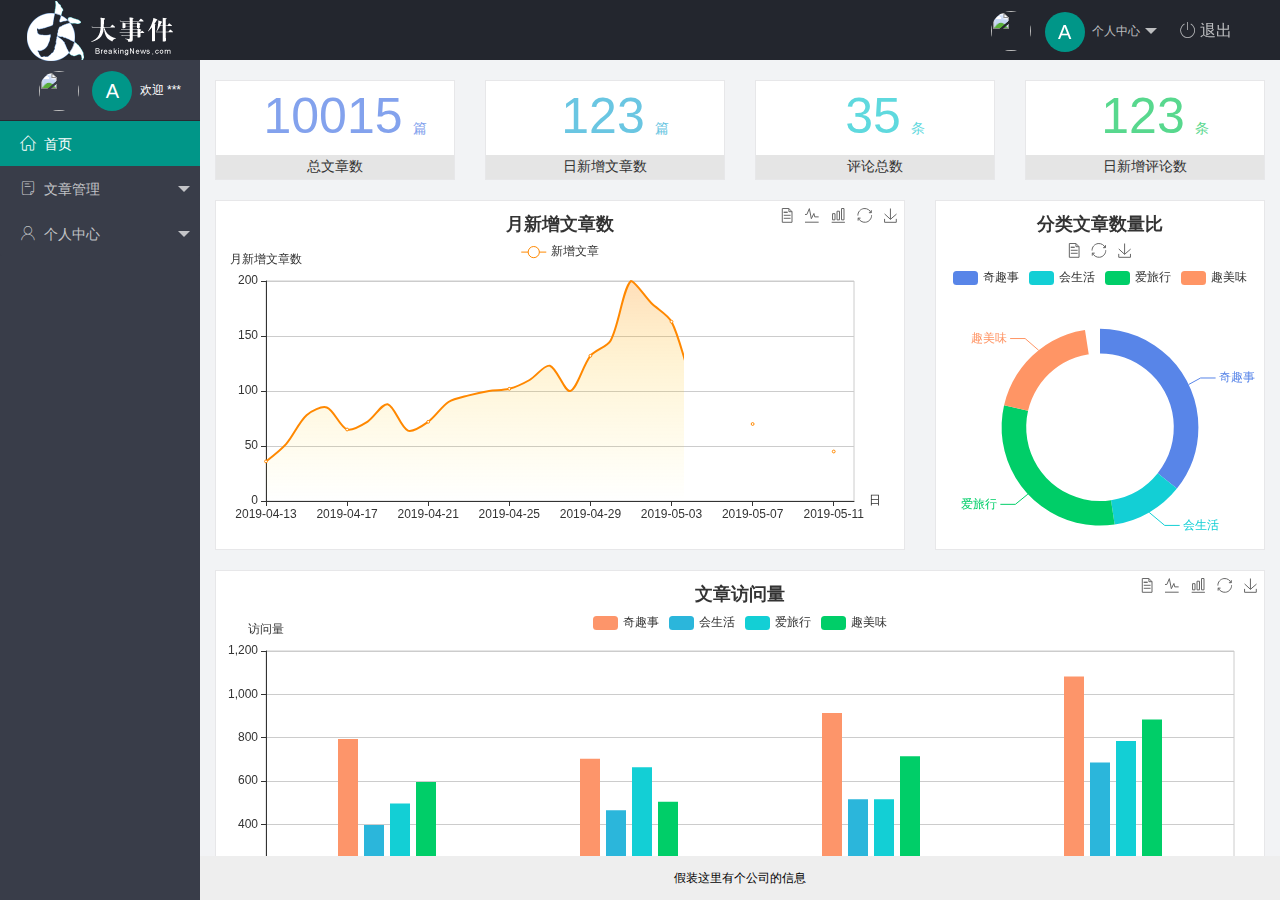
==== commit c56e2a6a: "完善了主页功能开发" ====
--- a/index.html
+++ b/index.html
@@ -29,9 +29,10 @@
             </ul>
             <ul class="layui-nav layui-layout-right">
                 <li class="layui-nav-item">
-                    <a href="javascript:;">
+                    <a href="javascript:;" class="userinfo">
                         <img src="//tva1.sinaimg.cn/crop.0.0.118.118.180/5db11ff4gw1e77d3nqrv8j203b03cweg.jpg"
                             class="layui-nav-img">
+                        <span class="text-avatar">A</span>
                         个人中心
                     </a>
                     <dl class="layui-nav-child">
@@ -41,7 +42,7 @@
                     </dl>
                 </li>
                 <li class="layui-nav-item">
-                    <a href="javascript:;">
+                    <a href="javascript:;" id="btnLogOut">
                         <span class="iconfont icon-tuichu">
                             退出
                         </span>
@@ -52,35 +53,41 @@
 
         <div class="layui-side layui-bg-black">
             <div class="layui-side-scroll">
+                <div class="userinfo">
+                    <img src="//tva1.sinaimg.cn/crop.0.0.118.118.180/5db11ff4gw1e77d3nqrv8j203b03cweg.jpg"
+                        class="layui-nav-img">
+                    <span class="text-avatar">A</span>
+                    <span id="welcome">欢迎 ***</span>
+                </div>
                 <!-- 左侧导航区域（可配合layui已有的垂直导航） -->
                 <ul class="layui-nav layui-nav-tree" lay-shrink="all">
-                    <li class="layui-nav-item"><a href="javascript:;">
-                        <span class="iconfont icon-home"></span>首页</a></li>
+                    <li class="layui-nav-item layui-this"><a href="./home/dashboard.html" target="fm">
+                            <span class="iconfont icon-home"></span>首页</a></li>
                     <li class="layui-nav-item">
                         <a class="" href="javascript:;">
                             <span class="iconfont icon-16"></span>文章管理</a>
                         <dl class="layui-nav-child">
-                            <dd><a href="javascript:;"><i class="layui-icon layui-icon-app"></i>  文章类别</a></dd>
-                            <dd><a href="javascript:;"><i class="layui-icon layui-icon-form"></i>  文章列表</a></dd>
-                            <dd><a href="javascript:;"><i class="layui-icon layui-icon-tabs"></i>  发表文章</a></dd>
+                            <dd><a href="javascript:;"><i class="layui-icon layui-icon-app"></i> 文章类别</a></dd>
+                            <dd><a href="javascript:;"><i class="layui-icon layui-icon-form"></i> 文章列表</a></dd>
+                            <dd><a href="javascript:;"><i class="layui-icon layui-icon-tabs"></i> 发表文章</a></dd>
                         </dl>
                     </li>
                     <li class="layui-nav-item">
                         <a href="javascript:;">
                             <span class="iconfont icon-user"></span>个人中心</a>
                         <dl class="layui-nav-child">
-                            <dd><a href="javascript:;"><i class="layui-icon layui-icon-template-1"></i>  基本资料</a></dd>
-                            <dd><a href="javascript:;"><i class="layui-icon layui-icon-face-smile"></i>  更换头像</a></dd>
-                            <dd><a href="javascript:;"><i class="layui-icon layui-icon-password"></i>  重置密码</a></dd>
+                            <dd><a href="javascript:;"><i class="layui-icon layui-icon-template-1"></i> 基本资料</a></dd>
+                            <dd><a href="javascript:;"><i class="layui-icon layui-icon-face-smile"></i> 更换头像</a></dd>
+                            <dd><a href="javascript:;"><i class="layui-icon layui-icon-password"></i> 重置密码</a></dd>
                         </dl>
                     </li>
                 </ul>
             </div>
         </div>
-
+    
         <div class="layui-body">
             <!-- 内容主体区域 -->
-            <iframe src="" frameborder="0"></iframe>
+            <iframe name="fm" src="./home/dashboard.html" frameborder="0"></iframe>
         </div>
 
         <div class="layui-footer">
@@ -90,6 +97,12 @@
     </div>
     <!-- 导入layui的js文件 -->
     <script src="./assets/lib/layui/layui.all.js"></script>
+    <!-- 导入jquery -->
+    <script src="./assets/lib/jquery.js"></script>
+    <!-- 导入自己的baseApi -->
+    <script src="./assets/js/baseAPI.js"></script>
+    <!-- 导入自己的js -->
+    <script src="./assets/js/index.js"></script>
 </body>
 
 </html>--- a/assets/css/index.css
+++ b/assets/css/index.css
@@ -8,3 +8,41 @@
 .layui-icon{
     margin-left: 20PX;
 }
+iframe{
+    width: 100%;
+    height: 100%;
+}
+.layui-body{
+    overflow: hidden;
+}
+a{
+    transition: none !important;
+}
+.userinfo{
+    height: 60px;
+    line-height: 60px;
+    text-align: center;
+    font-size: 12px;
+    user-select: none;
+}
+.layui-side-scroll .userinfo{
+    border-bottom: 1px solid #282b33 ;
+}
+.layui-nav-img{
+    width: 40px;
+    height: 40px;
+}
+.text-avatar{
+    display: inline-block;
+    width: 40px;
+    height: 40px;
+    background-color: #009688;
+    border-radius: 50%;
+    line-height: 40px;
+    text-align: center;
+    font-size: 20px;
+    color:white;
+    position: relative;
+    top: 4px;
+    margin-right: 4px;
+}
